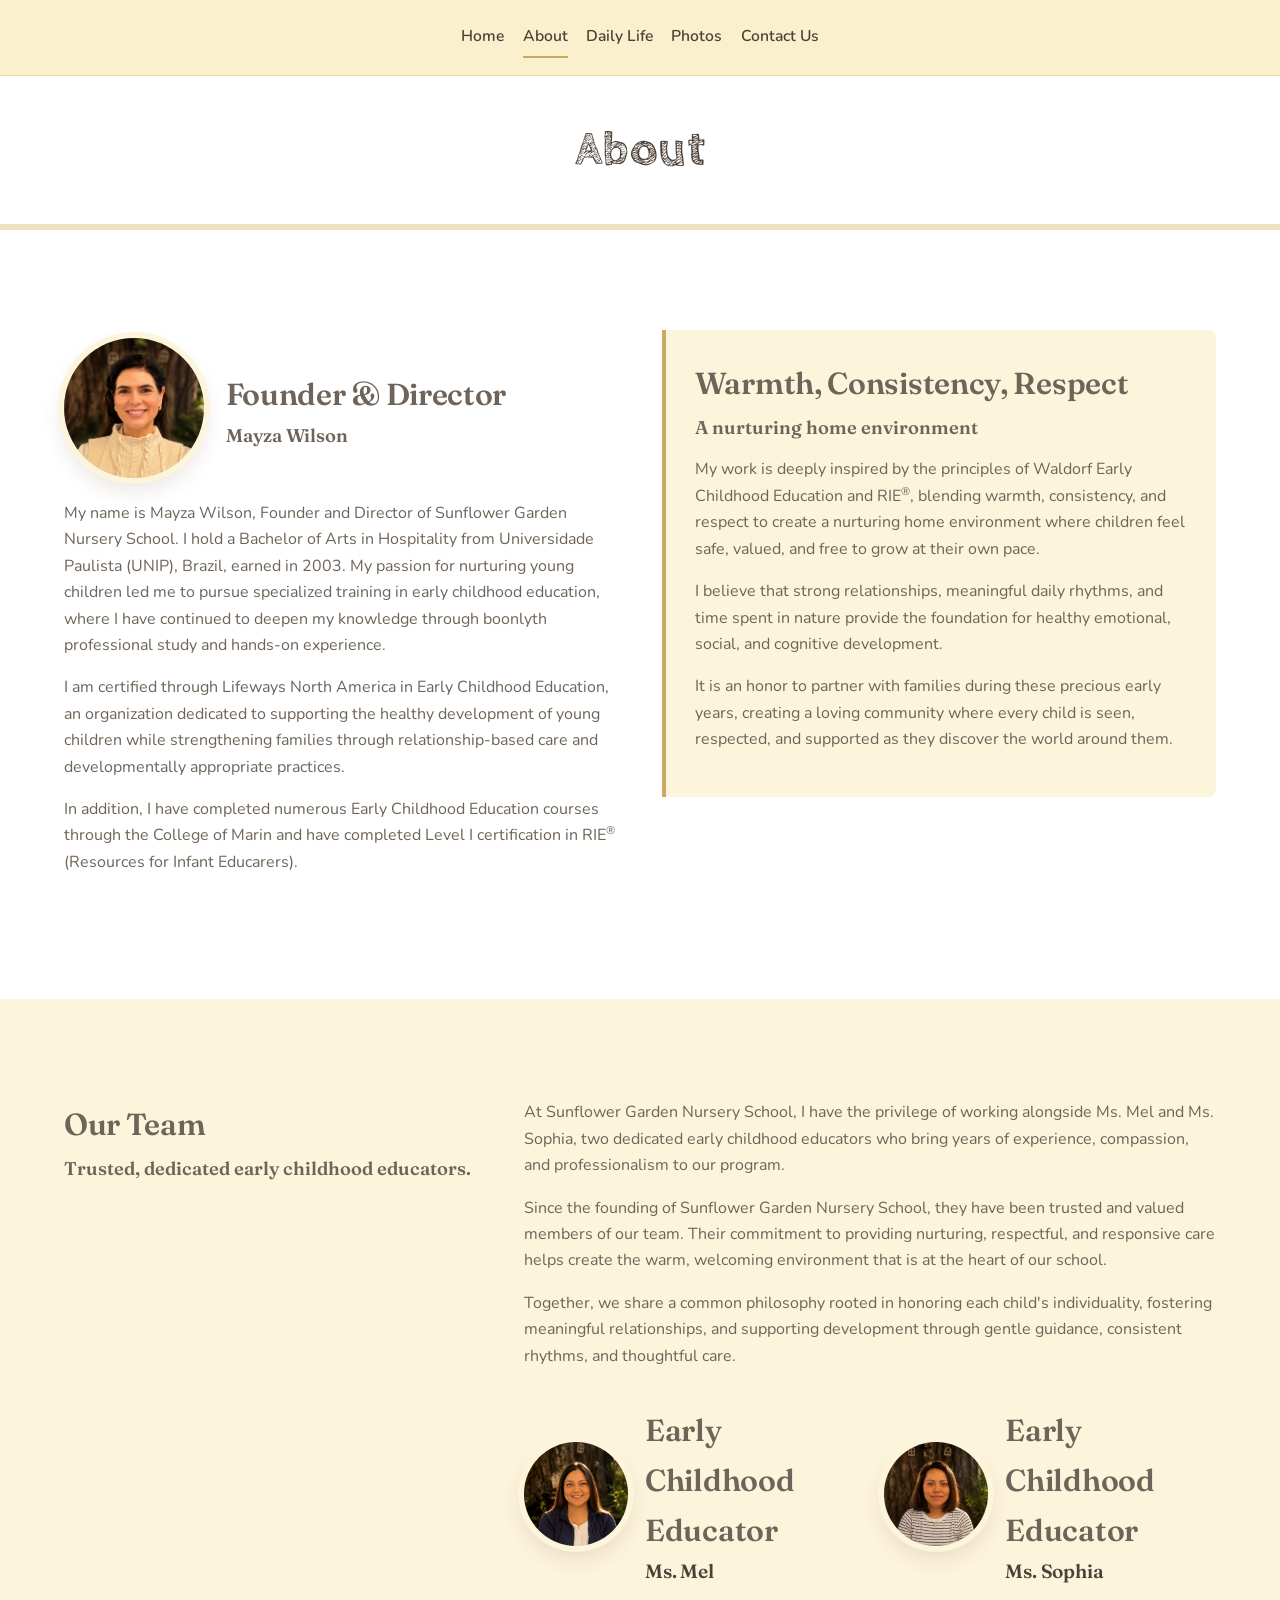
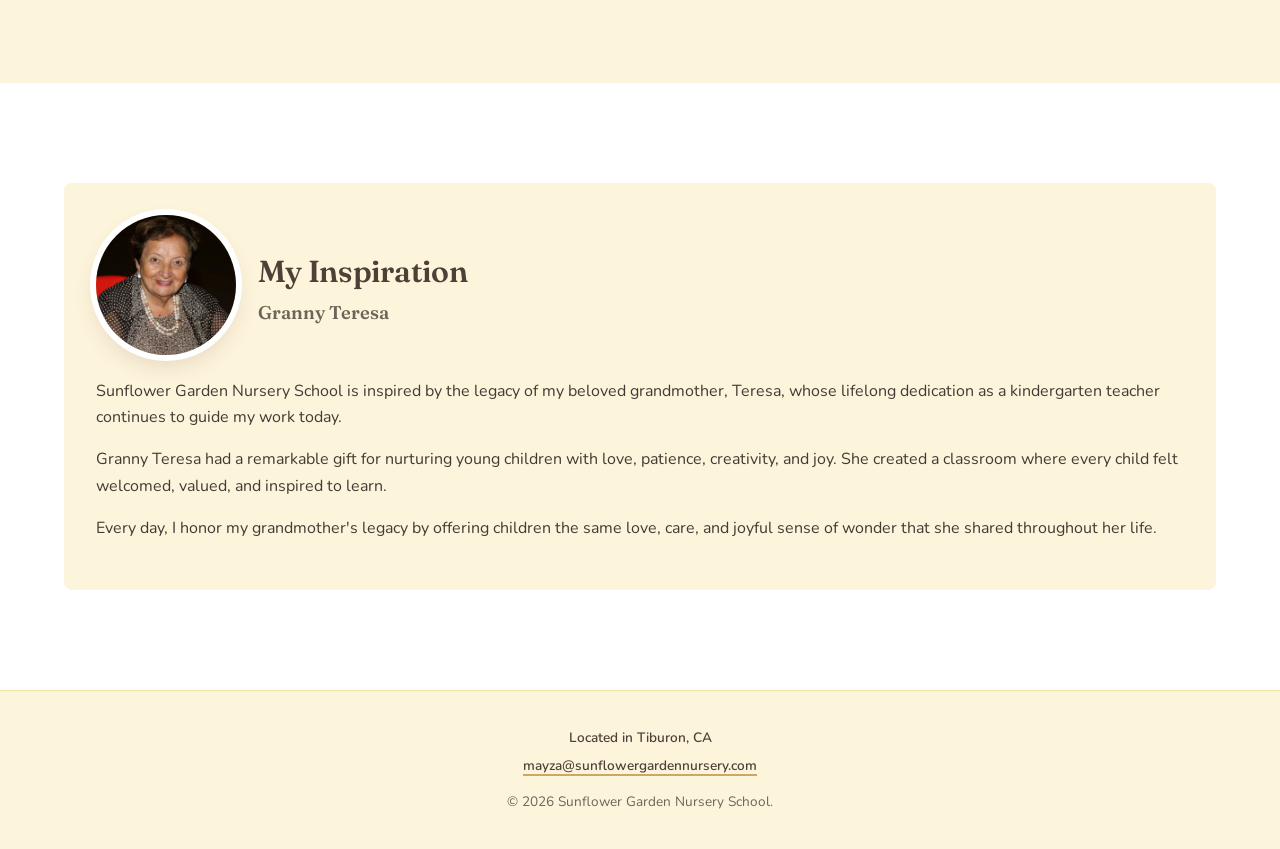
==== about.html @ 1d412196 "Add team portraits and facility photos, expand gallery from old site - Add Ms. Mel and Ms. Sophia po" ====
<!doctype html>
<html lang="en">
  <head>
    <meta charset="utf-8">
    <meta name="viewport" content="width=device-width, initial-scale=1">
    <title>About | Sunflower Garden Nursery School</title>
    <meta
      name="description"
      content="Meet Mayza Wilson and the caring team behind Sunflower Garden Nursery School."
    >
    <link rel="icon" href="assets/sunflower-logo-refined.png">
    <link rel="stylesheet" href="styles.css">
  </head>
  <body>
    <a class="skip-link" href="#main">Skip to content</a>

    <header class="site-header">
      <button class="nav-toggle" type="button" aria-expanded="false" aria-controls="site-nav">
        <span class="sr-only">Open menu</span>
        <span class="nav-toggle-line"></span>
        <span class="nav-toggle-line"></span>
        <span class="nav-toggle-line"></span>
      </button>
      <nav class="site-nav" id="site-nav" aria-label="Primary navigation">
        <a href="index.html">Home</a>
        <a href="about.html" aria-current="page">About</a>
        <a href="daily-life.html">Daily Life</a>
        <a href="photos.html">Photos</a>
        <a href="contact.html">Contact Us</a>
      </nav>
    </header>

    <main id="main">
      <section class="page-hero pastel-peach">
        <div class="page-hero-inner">
          <h1>About</h1>
        </div>
      </section>

      <section class="section pastel-paper">
        <div class="section-shell">
          <div class="story-grid">
          <article class="story-block">
            <div class="founder-head">
              <img
                src="assets/mayza.png"
                alt="Mayza Wilson, Founder and Director of Sunflower Garden Nursery School"
                class="founder-portrait"
                width="600"
                height="600"
              >
              <div>
                <p class="section-label">Founder &amp; Director</p>
                <h2>Mayza Wilson</h2>
              </div>
            </div>
            <p>
              My name is Mayza Wilson, Founder and Director of Sunflower Garden Nursery School.
              I hold a Bachelor of Arts in Hospitality from Universidade Paulista (UNIP), Brazil,
              earned in 2003. My passion for nurturing young children led me to pursue specialized
              training in early childhood education, where I have continued to deepen my knowledge
              through boonlyth professional study and hands-on experience.
            </p>
            <p>
              I am certified through Lifeways North America in Early Childhood Education, an
              organization dedicated to supporting the healthy development of young children while
              strengthening families through relationship-based care and developmentally appropriate
              practices.
            </p>
            <p>
              In addition, I have completed numerous Early Childhood Education courses through the
              College of Marin and have completed Level I certification in RIE<sup>&reg;</sup>
              (Resources for Infant Educarers).
            </p>
          </article>

          <article class="story-block story-accent">
            <p class="section-label">Warmth, Consistency, Respect</p>
            <h2>A nurturing home environment</h2>
            <p>
              My work is deeply inspired by the principles of Waldorf Early Childhood Education and
              RIE<sup>&reg;</sup>, blending warmth, consistency, and respect to create a nurturing
              home environment where children feel safe, valued, and free to grow at their own pace.
            </p>
            <p>
              I believe that strong relationships, meaningful daily rhythms, and time spent in nature
              provide the foundation for healthy emotional, social, and cognitive development.
            </p>
            <p>
              It is an honor to partner with families during these precious early years, creating a
              loving community where every child is seen, respected, and supported as they discover
              the world around them.
            </p>
          </article>
          </div>
        </div>
      </section>

      <section class="section pastel-garden">
        <div class="section-shell split-copy">
          <div>
            <p class="section-label">Our Team</p>
            <h2>Trusted, dedicated early childhood educators.</h2>
          </div>
          <div>
            <p>
              At Sunflower Garden Nursery School, I have the privilege of working alongside Ms. Mel
              and Ms. Sophia, two dedicated early childhood educators who bring years of experience,
              compassion, and professionalism to our program.
            </p>
            <p>
              Since the founding of Sunflower Garden Nursery School, they have been trusted and valued
              members of our team. Their commitment to providing nurturing, respectful, and responsive
              care helps create the warm, welcoming environment that is at the heart of our school.
            </p>
            <p>
              Together, we share a common philosophy rooted in honoring each child's individuality,
              fostering meaningful relationships, and supporting development through gentle guidance,
              consistent rhythms, and thoughtful care.
            </p>
            <div class="team-members">
              <figure class="team-member">
                <img
                  src="assets/mel.png"
                  alt="Ms. Mel, early childhood educator at Sunflower Garden Nursery School"
                  class="founder-portrait"
                  width="600"
                  height="600"
                >
                <figcaption>
                  <p class="section-label">Early Childhood Educator</p>
                  <h3>Ms. Mel</h3>
                </figcaption>
              </figure>
              <figure class="team-member">
                <img
                  src="assets/sophia.png"
                  alt="Ms. Sophia, early childhood educator at Sunflower Garden Nursery School"
                  class="founder-portrait"
                  width="600"
                  height="600"
                >
                <figcaption>
                  <p class="section-label">Early Childhood Educator</p>
                  <h3>Ms. Sophia</h3>
                </figcaption>
              </figure>
            </div>
          </div>
        </div>
      </section>

      <section class="section pastel-rose">
        <div class="section-shell legacy-band">
          <div class="founder-head">
            <img
              src="assets/teresa.jpg"
              alt="Teresa, the founder's grandmother and lifelong kindergarten teacher"
              class="founder-portrait"
              width="600"
              height="600"
            >
            <div>
              <p class="section-label">My Inspiration</p>
              <h2>Granny Teresa</h2>
            </div>
          </div>
          <div>
            <p>
              Sunflower Garden Nursery School is inspired by the legacy of my beloved grandmother,
              Teresa, whose lifelong dedication as a kindergarten teacher continues to guide my work
              today.
            </p>
            <p>
              Granny Teresa had a remarkable gift for nurturing young children with love, patience,
              creativity, and joy. She created a classroom where every child felt welcomed, valued,
              and inspired to learn.
            </p>
            <p>
              Every day, I honor my grandmother's legacy by offering children the same love, care,
              and joyful sense of wonder that she shared throughout her life.
            </p>
          </div>
        </div>
      </section>

    </main>

    <footer class="site-footer">
      <p class="footer-contact">Located in Tiburon, CA</p>
      <p class="footer-contact">
        <a href="mailto:mayza@sunflowergardennursery.com">mayza@sunflowergardennursery.com</a>
      </p>
      <p>&copy; <span data-year></span> Sunflower Garden Nursery School.</p>
    </footer>

    <script src="script.js"></script>
  </body>
</html>
---- styles.css ----
@import url("https://fonts.googleapis.com/css2?family=Cabin+Sketch:wght@400;700&family=Fraunces:opsz,wght@9..144,500;9..144,600;9..144,700&family=Nunito:wght@400;500;600;700;800&display=swap");

:root {
  --cream: #ffffff;
  --paper: #ffffff;
  --panel-yellow: #fdf4dc;
  --header-yellow: #fbf0cd;
  --header-line: #efdfa9;
  --butter: #e8d9a8;
  --butter-light: #f5eed7;
  --peach: #ddbfa3;
  --peach-light: #f5ebe0;
  --rose: #d9c2b8;
  --rose-light: #ffe7db;
  --sage: #d9b65f;
  --sage-light: #fff0d6;
  --sky: #f3c995;
  --sky-light: #fff0d6;
  --line: #e3dcd0;
  --olive: #8f6a4c;
  --olive-dark: #4d4137;
  --leaf-muted: #b89574;
  --terracotta: #9c6a4a;
  --sun: #cda860;
  --ink: #423b34;
  --muted: #6e6459;
  --shadow: 0 10px 24px rgba(101, 65, 38, 0.08);
  --max: 1160px;
}

* {
  box-sizing: border-box;
}

html {
  scroll-behavior: smooth;
}

body {
  margin: 0;
  background: var(--cream);
  color: var(--ink);
  font-family: "Nunito", "Trebuchet MS", Arial, sans-serif;
  font-size: 16px;
  line-height: 1.65;
}

body.nav-open {
  overflow: hidden;
}

img {
  display: block;
  max-width: 100%;
}

a {
  color: inherit;
}

p {
  margin: 0 0 1rem;
}

h1,
h2,
h3 {
  margin: 0;
  color: var(--olive-dark);
  font-family: inherit;
  font-weight: 800;
  line-height: 1.2;
  letter-spacing: -0.01em;
}

h1 {
  max-width: 860px;
  margin-inline: auto;
  font-size: 3.05rem;
}

h2,
h3 {
  font-family: "Fraunces", Georgia, "Times New Roman", serif;
  font-optical-sizing: auto;
  font-weight: 600;
}

h2 {
  font-size: 2.1rem;
}

h3 {
  font-size: 1.35rem;
}

sup {
  font-size: 0.7em;
}

.skip-link,
.sr-only {
  position: absolute;
  width: 1px;
  height: 1px;
  padding: 0;
  overflow: hidden;
  clip: rect(0, 0, 0, 0);
  white-space: nowrap;
  border: 0;
}

.skip-link:focus {
  z-index: 20;
  width: auto;
  height: auto;
  left: 1rem;
  top: 1rem;
  clip: auto;
  padding: 0.7rem 1rem;
  background: var(--olive-dark);
  color: white;
}

.site-header {
  position: sticky;
  top: 0;
  z-index: 10;
  display: flex;
  align-items: center;
  justify-content: center;
  min-height: 76px;
  padding: 0.7rem 4vw;
  background: var(--header-yellow);
  border-bottom: 1px solid var(--header-line);
}

.site-nav {
  display: flex;
  align-items: center;
  gap: 1.15rem;
  color: var(--olive-dark);
  font-size: 0.98rem;
  font-weight: 600;
}

.site-nav a {
  display: inline-flex;
  align-items: center;
  min-height: 40px;
  text-decoration: none;
  border-bottom: 2px solid transparent;
}

.site-nav a:hover,
.site-nav a:focus-visible,
.site-nav a[aria-current="page"] {
  border-color: var(--sun);
}

.nav-toggle {
  display: none;
  position: absolute;
  right: 4vw;
  top: 50%;
  transform: translateY(-50%);
  width: 44px;
  height: 44px;
  border: 1px solid var(--line);
  border-radius: 8px;
  background: var(--paper);
  color: var(--olive-dark);
  cursor: pointer;
}

.nav-toggle-line {
  display: block;
  width: 20px;
  height: 2px;
  margin: 4px auto;
  background: currentColor;
}

.home-hero,
.page-hero {
  position: relative;
  display: grid;
  align-items: center;
  overflow: hidden;
}

.home-hero {
  min-height: 0;
  padding: 3.25rem 5vw 4rem;
  background: #ffffff;
}

.home-hero::before,
.page-hero::before {
  display: none;
}

.page-hero::after {
  content: "";
  position: absolute;
  left: 0;
  right: 0;
  bottom: 0;
  height: 6px;
  background: var(--butter);
  opacity: 0.72;
}

.home-hero-inner,
.page-hero-inner {
  position: relative;
  z-index: 1;
  width: min(100%, var(--max));
  margin: 0 auto;
  text-align: center;
}

.page-hero {
  min-height: 0;
  padding: 3rem 5vw 3.25rem;
  background: #ffffff;
}

.page-hero.pastel-garden,
.page-hero.pastel-sky,
.page-hero.pastel-peach,
.page-hero.pastel-yellow,
.page-hero.pastel-rose,
.page-hero.pastel-paper {
  background: #ffffff;
}

/* Cabin Sketch is reserved for the headline directly beneath the logo. */
.home-hero h1,
.page-hero h1 {
  font-family: "Cabin Sketch", "Segoe Print", "Comic Sans MS", cursive;
  font-weight: 700;
  line-height: 1.1;
  letter-spacing: 0.01em;
}

.hero-logo {
  width: 340px;
  height: 340px;
  margin: 0 auto 1.25rem;
  object-fit: contain;
}

.inset-photo {
  width: 100%;
  aspect-ratio: 4 / 3;
  margin-top: 1.5rem;
  border-radius: 8px;
  object-fit: cover;
  box-shadow: var(--shadow);
}

.section-label {
  margin: 0 0 0.5rem;
  color: var(--olive-dark);
  font-family: "Fraunces", Georgia, "Times New Roman", serif;
  font-optical-sizing: auto;
  font-size: 1.9rem;
  font-weight: 600;
  letter-spacing: -0.01em;
}

/* The sentence that follows a section-label reads as its subheading, so it
   should be visually quieter than the label itself. */
.section-label + h2 {
  color: var(--muted);
  font-size: 1.15rem;
  font-weight: 600;
  letter-spacing: normal;
}

.label-icon {
  display: flex;
  align-items: flex-start;
  gap: 1rem;
}

.label-icon .feature-icon {
  flex: none;
  margin-top: 0.2rem;
}

.hero-copy {
  max-width: 720px;
  margin: 1.1rem auto 0;
  color: var(--muted);
  font-size: 1.17rem;
}

/* Page headline + subtext relocated out of the hero, above the first block. */
.lead-copy {
  max-width: 720px;
  margin: 1.1rem auto 0;
  color: var(--muted);
  font-size: 1.12rem;
}

.center-heading .lead-copy {
  margin-bottom: 0;
}

.section {
  padding: 6.25rem 5vw;
}

.section-shell {
  width: min(100%, var(--max));
  margin: 0 auto;
}

.section-heading {
  max-width: 760px;
  margin-bottom: 2.75rem;
}

.center-heading {
  max-width: 760px;
  margin: 0 auto 3.5rem;
  text-align: center;
}

.center-heading h2 {
  margin-bottom: 0;
}

.pastel-paper,
.pastel-rose {
  background: #ffffff;
}

.pastel-garden,
.pastel-sky,
.pastel-peach,
.pastel-yellow {
  background: var(--panel-yellow);
}

.intro-grid,
.story-grid,
.split-copy,
.rhythm-wrap,
.enrollment-grid,
.contact-grid {
  display: grid;
  gap: 2.75rem;
  align-items: start;
}

.intro-grid {
  grid-template-columns: minmax(0, 1.35fr) minmax(280px, 0.75fr);
}

.story-grid,
.enrollment-grid,
.contact-grid {
  grid-template-columns: 1fr 1fr;
}

.split-copy,
.rhythm-wrap {
  grid-template-columns: minmax(240px, 0.75fr) minmax(0, 1.25fr);
}

.intro-grid h2,
.story-block h2,
.split-copy h2,
.rhythm-intro h2,
.program-card h2 {
  margin-bottom: 1.1rem;
}

.intro-grid p,
.story-block p,
.split-copy p,
.wide-copy,
.wide-copy p,
.program-card p,
.feature-card p,
.rhythm-intro p {
  color: var(--muted);
}

.quiet-panel,
.program-card,
.feature-card {
  border: 1px solid var(--line);
  border-radius: 8px;
  background: var(--paper);
  box-shadow: none;
}

.quiet-panel {
  border-color: var(--header-line);
  background: var(--panel-yellow);
}

.quiet-panel,
.program-card {
  padding: 1.9rem;
}

.quiet-panel h3 {
  margin-bottom: 0.9rem;
}

.check-list {
  display: grid;
  gap: 0.75rem;
  margin: 0;
  padding: 0;
  list-style: none;
}

.check-list li {
  position: relative;
  padding-left: 1.4rem;
  color: var(--muted);
}

.check-list li::before {
  content: "";
  position: absolute;
  left: 0;
  top: 0.6rem;
  width: 8px;
  height: 8px;
  border-radius: 50%;
  background: var(--sun);
  box-shadow: 0 0 0 4px rgba(205, 168, 96, 0.14);
}

.feature-grid {
  display: grid;
  grid-template-columns: repeat(4, 1fr);
  gap: 1.5rem;
}

.feature-grid.three {
  grid-template-columns: repeat(3, 1fr);
}

.feature-card {
  display: block;
  min-height: 250px;
  padding: 1.7rem;
  text-decoration: none;
}

.feature-card h3 {
  margin: 1.1rem 0 0.75rem;
}

.feature-card p {
  margin: 0;
  font-size: 0.97rem;
}

.feature-icon {
  position: relative;
  display: block;
  width: 54px;
  height: 54px;
}

.sun-icon {
  border-radius: 50%;
  background: var(--butter);
  box-shadow: inset 0 0 0 11px var(--sun);
}

.sun-icon::after {
  content: "";
  position: absolute;
  inset: 19px;
  border-radius: 50%;
  background: #8b6041;
}

.leaf-icon {
  border-radius: 50% 0 50% 0;
  background: var(--leaf-muted);
  transform: rotate(-18deg);
}

.garden-icon::before,
.garden-icon::after {
  content: "";
  position: absolute;
  bottom: 3px;
  width: 18px;
  height: 42px;
  border-radius: 50% 50% 0 0;
  background: var(--rose);
}

.garden-icon::before {
  left: 8px;
  transform: rotate(-18deg);
}

.garden-icon::after {
  right: 8px;
  background: var(--butter);
  transform: rotate(16deg);
}

.circle-icon {
  border: 4px solid var(--peach);
  border-radius: 50%;
}

.circle-icon::before,
.circle-icon::after {
  content: "";
  position: absolute;
  width: 12px;
  height: 12px;
  border-radius: 50%;
  background: var(--terracotta);
}

.circle-icon::before {
  left: 3px;
  top: 7px;
}

.circle-icon::after {
  right: 5px;
  bottom: 8px;
  background: var(--sun);
}

.story-block {
  padding-block: 0.5rem;
}

.founder-head {
  display: flex;
  align-items: center;
  gap: 1.35rem;
  margin-bottom: 1.4rem;
}

.founder-head .section-label {
  margin-bottom: 0.35rem;
}

.founder-head h2 {
  margin-bottom: 0;
}

.founder-portrait {
  flex: none;
  width: 140px;
  height: 140px;
  border-radius: 50%;
  object-fit: cover;
  box-shadow: 0 0 0 6px var(--panel-yellow), 0 10px 22px rgba(101, 65, 38, 0.16);
}

/* Inside a yellow panel the ring would vanish, so ring in white instead. */
.legacy-band .founder-portrait {
  box-shadow: 0 0 0 6px #ffffff, 0 10px 22px rgba(101, 65, 38, 0.16);
}

.team-members {
  display: grid;
  grid-template-columns: 1fr 1fr;
  gap: 1.75rem;
  margin-top: 2.25rem;
}

.team-member {
  display: flex;
  align-items: center;
  gap: 1.1rem;
  margin: 0;
}

.team-member .founder-portrait {
  width: 104px;
  height: 104px;
}

.team-member .section-label {
  margin-bottom: 0.3rem;
}

.team-member h3 {
  margin: 0;
  font-size: 1.2rem;
}

.facility-grid {
  display: grid;
  grid-template-columns: 1fr 1fr;
  gap: 1.5rem;
}

.facility-grid img {
  width: 100%;
  aspect-ratio: 3 / 2;
  object-fit: cover;
  border: 1px solid var(--line);
  border-radius: 8px;
}

.care-list {
  display: grid;
  grid-template-columns: repeat(5, 1fr);
  gap: 1px;
  overflow: hidden;
  border: 1px solid var(--line);
  border-radius: 8px;
  background: var(--line);
}

.care-list article {
  min-height: 245px;
  padding: 1.8rem;
  background: var(--paper);
}

.care-list h3 {
  margin-bottom: 0.75rem;
  font-size: 1.18rem;
}

.care-list p {
  margin: 0;
  color: var(--muted);
  font-size: 0.96rem;
  line-height: 1.58;
}

.pillar-stack {
  display: grid;
  gap: 1.15rem;
}

.pillar-row {
  display: grid;
  grid-template-columns: minmax(260px, 0.78fr) minmax(0, 1.22fr);
  overflow: hidden;
  border: 1px solid var(--line);
  border-radius: 8px;
  background: #ffffff;
  box-shadow: 0 10px 30px rgba(78, 62, 38, 0.06);
}

.pillar-row.is-flipped {
  grid-template-columns: minmax(0, 1.22fr) minmax(260px, 0.78fr);
}

.pillar-row.is-flipped .pillar-art {
  order: 2;
}

.pillar-art {
  display: grid;
  place-items: center;
  min-height: 250px;
  padding: 1.5rem;
}

.pillar-art img {
  width: min(210px, 70%);
  border-radius: 8px;
  box-shadow: var(--shadow);
}

.pillar-copy {
  display: grid;
  align-content: center;
  padding: 2.15rem;
}

.pillar-copy h3 {
  max-width: 620px;
  margin-bottom: 0.85rem;
  font-size: 1.65rem;
}

.pillar-copy p {
  max-width: 680px;
  color: var(--muted);
}

.pillar-copy a {
  justify-self: start;
  min-height: 36px;
  color: var(--olive-dark);
  font-weight: 700;
  text-decoration-color: var(--sun);
  text-decoration-thickness: 2px;
  text-underline-offset: 5px;
}

.story-accent {
  padding: 1.8rem;
  border-left: 4px solid var(--sun);
  border-radius: 0 8px 8px 0;
  background: var(--panel-yellow);
}

.legacy-band {
  padding: 2rem;
  border-radius: 8px;
  background: var(--panel-yellow);
}

.wide-copy {
  max-width: 870px;
  font-size: 1.04rem;
}

.activity-list {
  display: flex;
  flex-wrap: wrap;
  gap: 0.9rem;
  margin: 2.75rem 0 2rem;
}

.activity-list span {
  display: inline-flex;
  align-items: center;
  gap: 0.55rem;
  min-height: 40px;
  padding: 0.55rem 0.85rem;
  border: 1px solid var(--line);
  border-radius: 8px;
  background: var(--panel-yellow);
  color: var(--olive-dark);
}

.activity-list span::before {
  content: "";
  flex: none;
  width: 8px;
  height: 8px;
  border-radius: 50%;
  background: var(--sun);
}

.photo-grid {
  display: grid;
  grid-template-columns: repeat(3, 1fr);
  gap: 1.5rem;
  margin-bottom: 2rem;
}

.photo-tile {
  display: flex;
  align-items: center;
  justify-content: center;
  aspect-ratio: 4 / 3;
  overflow: hidden;
  padding: 0;
  border: 1px solid var(--line);
  border-radius: 8px;
  background: var(--panel-yellow);
  color: var(--muted);
  font-size: 0.95rem;
  font-family: inherit;
  text-align: center;
  cursor: pointer;
}

.photo-tile:hover img,
.photo-tile:focus-visible img {
  transform: scale(1.04);
}

.photo-tile:focus-visible {
  outline: 3px solid var(--sun);
  outline-offset: 2px;
}

.photo-tile img {
  width: 100%;
  height: 100%;
  object-fit: cover;
  transition: transform 200ms ease;
}

.lightbox {
  position: fixed;
  inset: 0;
  z-index: 100;
  display: flex;
  align-items: center;
  justify-content: center;
  padding: 4vw;
  background: rgba(28, 22, 16, 0.9);
}

.lightbox[hidden] {
  display: none;
}

.lightbox-image {
  max-width: min(88vw, 1100px);
  max-height: 86vh;
  border-radius: 8px;
  box-shadow: 0 20px 50px rgba(0, 0, 0, 0.4);
}

.lightbox-close,
.lightbox-prev,
.lightbox-next {
  position: absolute;
  display: flex;
  align-items: center;
  justify-content: center;
  border: none;
  border-radius: 50%;
  background: rgba(255, 255, 255, 0.12);
  color: #ffffff;
  cursor: pointer;
  transition: background 150ms ease;
}

.lightbox-close:hover,
.lightbox-prev:hover,
.lightbox-next:hover,
.lightbox-close:focus-visible,
.lightbox-prev:focus-visible,
.lightbox-next:focus-visible {
  background: rgba(255, 255, 255, 0.24);
}

.lightbox-close {
  top: 1.25rem;
  right: 1.25rem;
  width: 44px;
  height: 44px;
  font-size: 1.6rem;
  line-height: 1;
}

.lightbox-prev,
.lightbox-next {
  top: 50%;
  width: 52px;
  height: 52px;
  font-size: 2rem;
  line-height: 1;
  transform: translateY(-50%);
}

.lightbox-prev {
  left: 1.25rem;
}

.lightbox-next {
  right: 1.25rem;
}

@media (max-width: 640px) {
  .lightbox-prev,
  .lightbox-next {
    width: 40px;
    height: 40px;
    font-size: 1.5rem;
  }

  .lightbox-close {
    width: 36px;
    height: 36px;
    font-size: 1.3rem;
  }
}

.rhythm-intro {
  position: sticky;
  top: 104px;
}

.table-scroll {
  overflow-x: auto;
  border: 1px solid var(--line);
  border-radius: 8px;
  background: var(--paper);
}

table {
  width: 100%;
  min-width: 650px;
  border-collapse: collapse;
}

th,
td {
  padding: 1rem 1.15rem;
  text-align: left;
  vertical-align: top;
  border-bottom: 1px solid var(--line);
}

th {
  background: var(--butter-light);
  color: var(--olive-dark);
  font-family: inherit;
  font-size: 1rem;
  font-weight: 800;
}

tr:last-child td {
  border-bottom: 0;
}

td:first-child {
  width: 210px;
  color: var(--olive-dark);
  font-weight: 700;
}

.hours-card {
  background: var(--paper);
}

.card-title {
  margin-bottom: 0.5rem;
  color: var(--olive-dark);
  font-family: "Fraunces", Georgia, "Times New Roman", serif;
  font-optical-sizing: auto;
  font-size: 2.1rem;
  font-weight: 600;
  line-height: 1.2;
}

.card-subtitle {
  margin: 0 0 1.1rem;
  color: var(--terracotta);
  font-size: 0.92rem;
  font-weight: 600;
}

.hours-line {
  color: var(--olive-dark);
  font-weight: 700;
}

dl {
  display: grid;
  gap: 0.8rem;
  margin: 1.15rem 0;
}

dl div {
  display: flex;
  justify-content: space-between;
  gap: 1rem;
  padding-bottom: 0.8rem;
  border-bottom: 1px solid var(--line);
}

dt {
  color: var(--muted);
}

dd {
  margin: 0;
  color: var(--olive-dark);
  font-weight: 700;
  text-align: right;
}

.site-footer {
  padding: 2.25rem 5vw;
  text-align: center;
  background: var(--panel-yellow);
  border-top: 1px solid var(--header-line);
  color: var(--muted);
}

.site-footer p {
  margin: 0;
  font-size: 0.85rem;
}

.footer-contact {
  color: var(--olive-dark);
  font-size: 0.95rem;
  font-weight: 600;
}

.footer-contact a {
  text-decoration-color: var(--sun);
  text-decoration-thickness: 2px;
  text-underline-offset: 4px;
}

.site-footer p + p {
  margin-top: 0.35rem;
}

.site-footer p:last-child {
  margin-top: 0.85rem;
}

@media (max-width: 980px) {
  h1 {
    font-size: 2.55rem;
  }

  h2 {
    font-size: 1.9rem;
  }

  .site-nav {
    position: fixed;
    inset: 76px 0 auto 0;
    display: grid;
    gap: 0;
    padding: 1rem 4vw 1.4rem;
    background: var(--header-yellow);
    border-bottom: 1px solid var(--header-line);
    box-shadow: 0 18px 28px rgba(70, 62, 55, 0.12);
    transform: translateY(-125%);
    transition: transform 200ms ease;
  }

  .site-nav.is-open {
    transform: translateY(0);
  }

  .site-nav a {
    min-height: 48px;
    border-bottom: 1px solid var(--header-line);
  }

  .nav-toggle {
    display: block;
  }

  .intro-grid,
  .story-grid,
  .split-copy,
  .rhythm-wrap,
  .enrollment-grid,
  .contact-grid {
    grid-template-columns: 1fr;
  }

  .feature-grid,
  .feature-grid.three {
    grid-template-columns: repeat(2, 1fr);
  }

  .photo-grid {
    grid-template-columns: repeat(2, 1fr);
  }

  .care-list {
    grid-template-columns: repeat(2, 1fr);
  }

  .pillar-row,
  .pillar-row.is-flipped {
    grid-template-columns: 1fr;
  }

  .pillar-row.is-flipped .pillar-art {
    order: 0;
  }

  .rhythm-intro {
    position: static;
  }
}

@media (max-width: 640px) {
  body {
    font-size: 15px;
  }

  h1 {
    font-size: 2.08rem;
  }

  h2 {
    font-size: 1.58rem;
  }

  .site-header {
    padding-inline: 1rem;
  }

  .brand span {
    max-width: 145px;
    line-height: 1.15;
  }

  .home-hero {
    min-height: auto;
    padding: 2rem 1.25rem 2.75rem;
  }

  .page-hero {
    min-height: auto;
    padding: 3.75rem 1.25rem 4.5rem;
  }

  .hero-logo {
    width: 250px;
    height: 250px;
  }

  .hero-copy {
    font-size: 1.02rem;
  }

  .section {
    padding: 4.75rem 1.25rem;
  }

  .feature-grid,
  .feature-grid.three {
    grid-template-columns: 1fr;
  }

  .photo-grid {
    grid-template-columns: 1fr;
  }

  .care-list {
    grid-template-columns: 1fr;
  }

  .care-list article {
    min-height: auto;
  }

  .team-members,
  .facility-grid {
    grid-template-columns: 1fr;
  }

  .feature-card {
    min-height: auto;
  }

  .pillar-art {
    min-height: 190px;
  }

  .pillar-copy {
    padding: 1.35rem;
  }

  .pillar-copy h3 {
    font-size: 1.35rem;
  }

  .founder-head {
    gap: 1rem;
  }

  .founder-portrait {
    width: 108px;
    height: 108px;
  }

  .story-accent,
  .legacy-band,
  .program-card,
  .quiet-panel {
    padding: 1.25rem;
  }

  .activity-list {
    display: grid;
    grid-template-columns: 1fr;
  }

  .site-footer {
    padding-inline: 1.25rem;
  }

  dl div {
    display: grid;
  }

  dd {
    text-align: left;
  }
}

@media (prefers-reduced-motion: reduce) {
  *,
  *::before,
  *::after {
    scroll-behavior: auto !important;
    transition-duration: 0.01ms !important;
    animation-duration: 0.01ms !important;
    animation-iteration-count: 1 !important;
  }
}
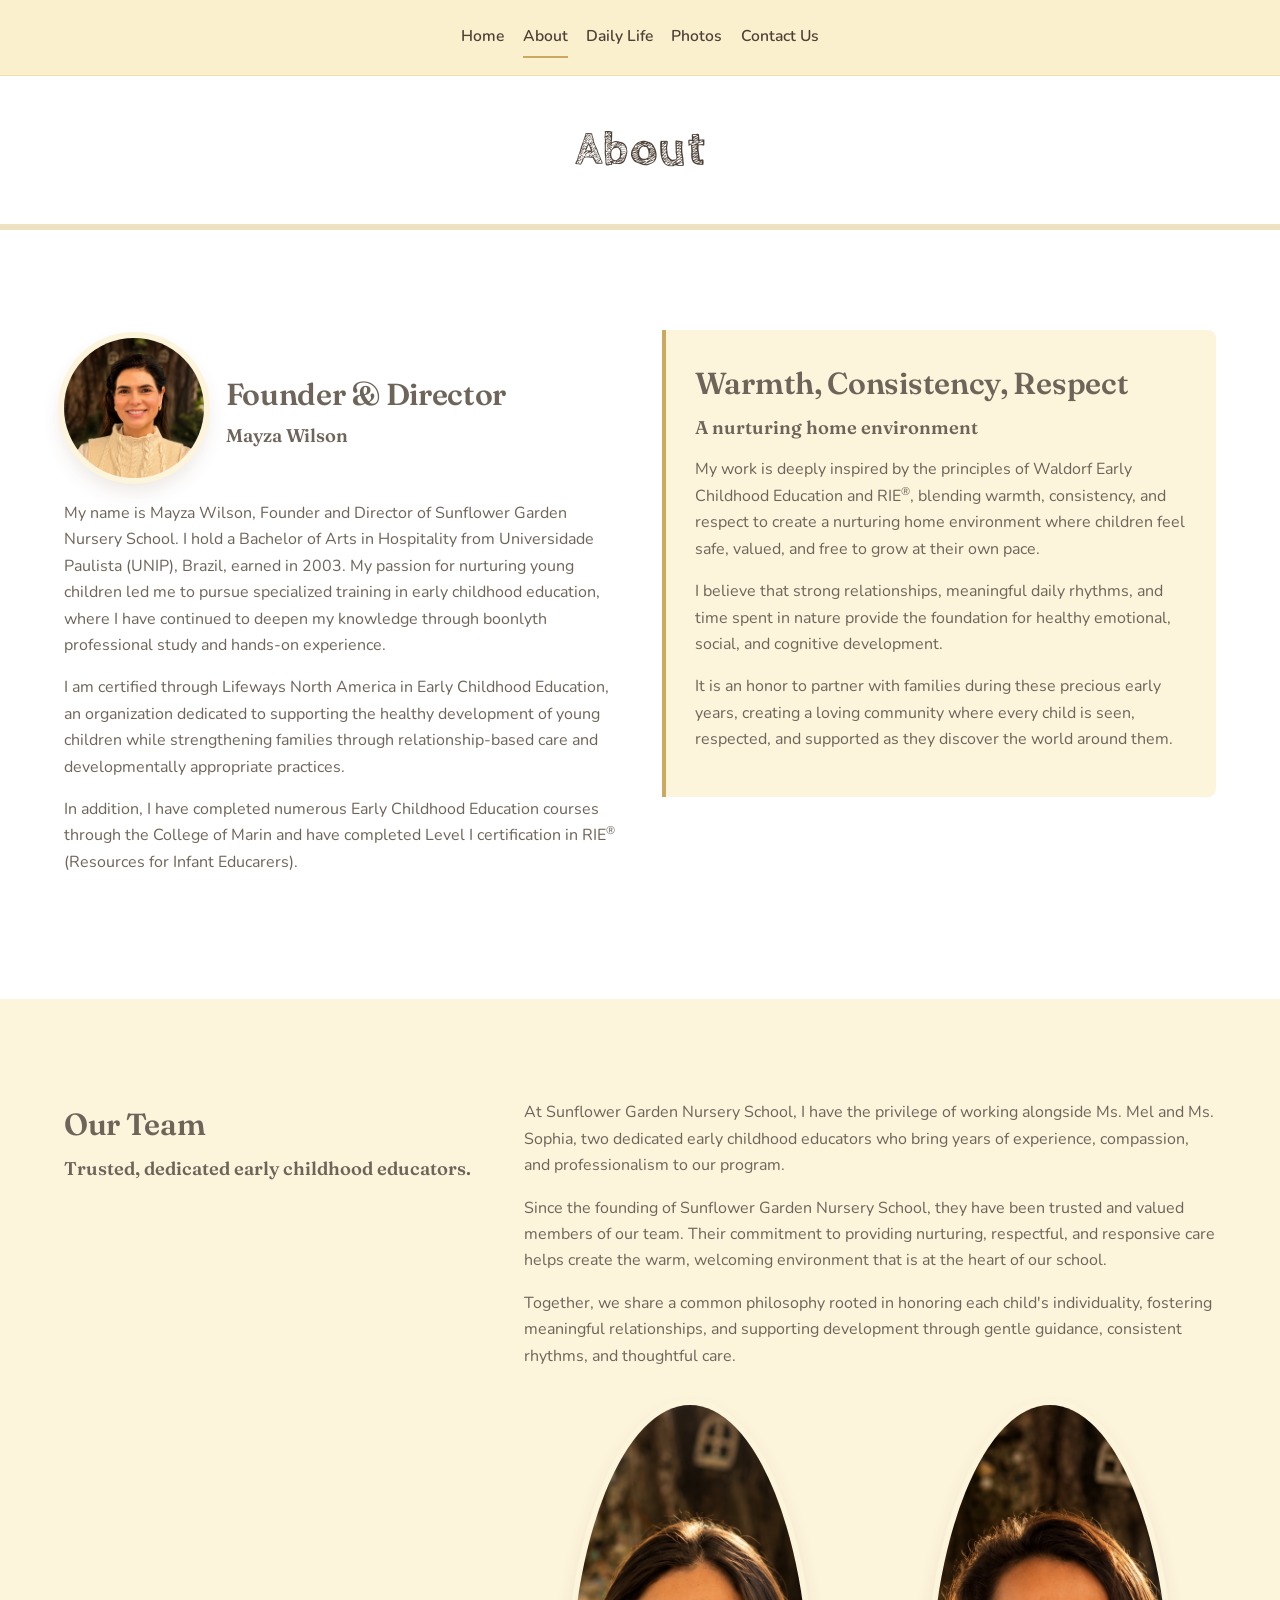
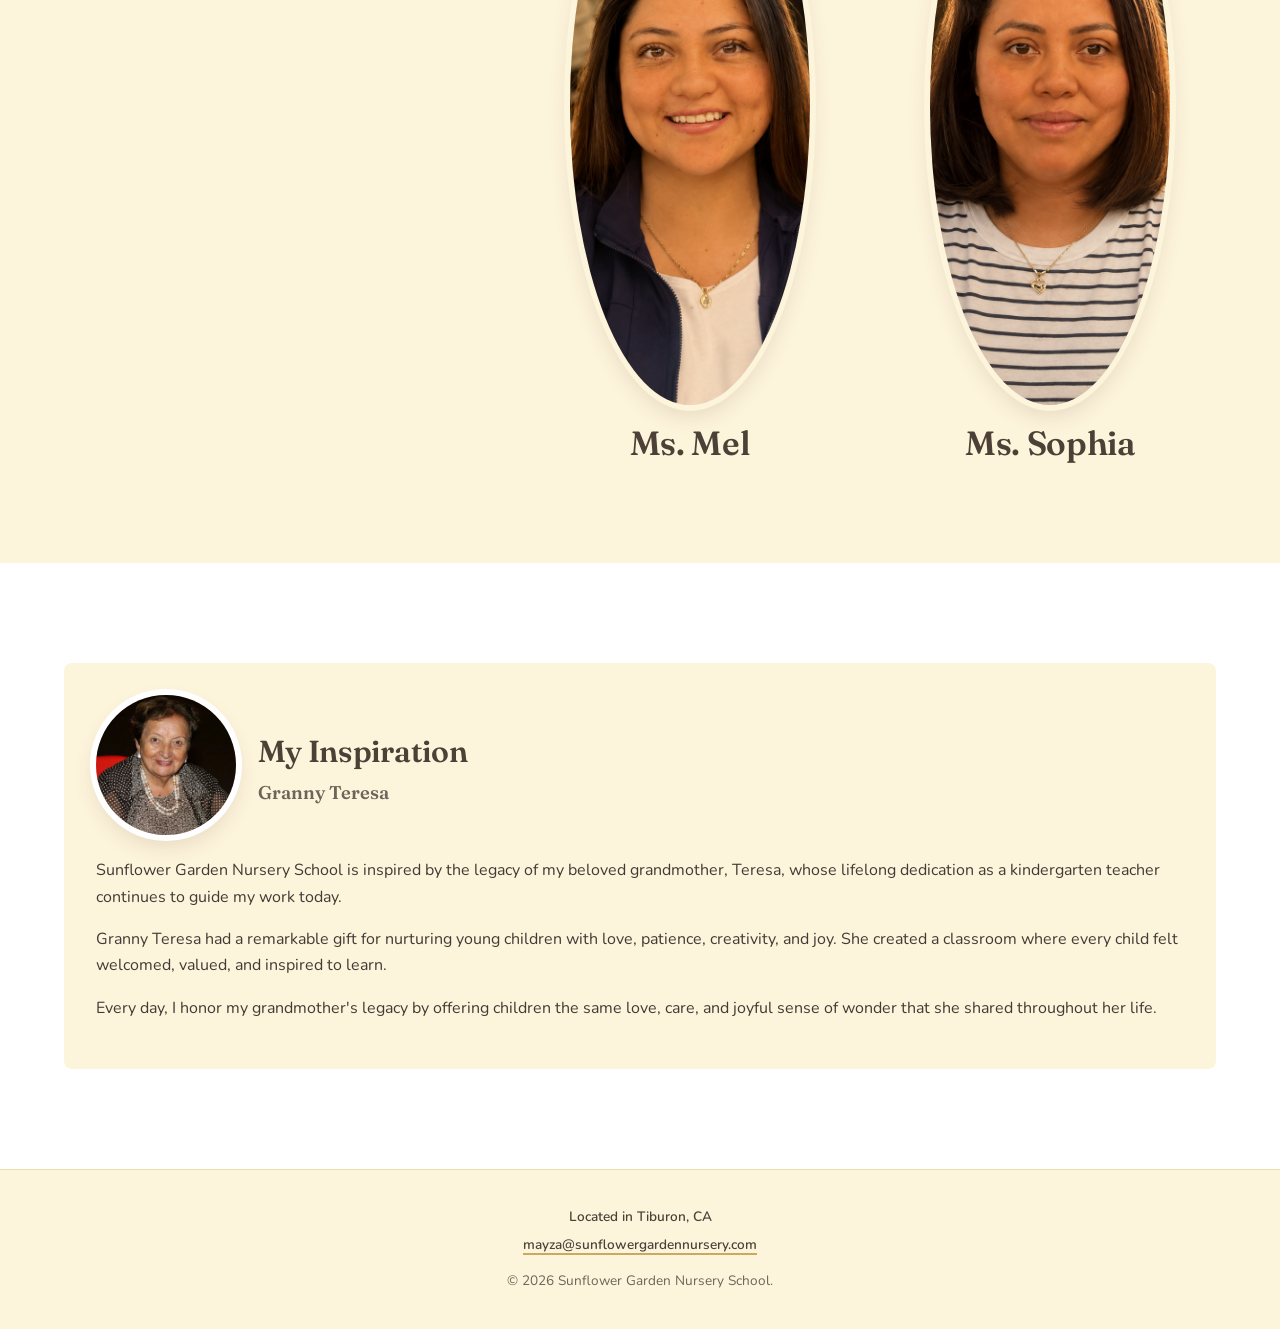
==== commit 32a0b6ca: "Square facility photos, move them above intro, refine team and contact - Crop facility photos to squ" ====
--- a/about.html
+++ b/about.html
@@ -123,26 +123,24 @@
                 <img
                   src="assets/mel.png"
                   alt="Ms. Mel, early childhood educator at Sunflower Garden Nursery School"
-                  class="founder-portrait"
+                  class="team-portrait"
                   width="600"
                   height="600"
                 >
                 <figcaption>
-                  <p class="section-label">Early Childhood Educator</p>
-                  <h3>Ms. Mel</h3>
+                  <h2>Ms. Mel</h2>
                 </figcaption>
               </figure>
               <figure class="team-member">
                 <img
                   src="assets/sophia.png"
                   alt="Ms. Sophia, early childhood educator at Sunflower Garden Nursery School"
-                  class="founder-portrait"
+                  class="team-portrait"
                   width="600"
                   height="600"
                 >
                 <figcaption>
-                  <p class="section-label">Early Childhood Educator</p>
-                  <h3>Ms. Sophia</h3>
+                  <h2>Ms. Sophia</h2>
                 </figcaption>
               </figure>
             </div>
--- a/styles.css
+++ b/styles.css
@@ -582,23 +582,28 @@
 
 .team-member {
   display: flex;
+  flex-direction: column;
   align-items: center;
+  text-align: center;
   gap: 1.1rem;
   margin: 0;
 }
 
-.team-member .founder-portrait {
-  width: 104px;
-  height: 104px;
-}
-
-.team-member .section-label {
-  margin-bottom: 0.3rem;
-}
-
-.team-member h3 {
+.team-portrait {
+  width: 100%;
+  max-width: 240px;
+  aspect-ratio: 1 / 1;
+  object-fit: cover;
+  border-radius: 50%;
+  box-shadow: 0 0 0 6px var(--panel-yellow), 0 10px 22px rgba(101, 65, 38, 0.16);
+}
+
+.team-member figcaption h2 {
   margin: 0;
-  font-size: 1.2rem;
+}
+
+.facility-band {
+  padding-top: 1.5rem;
 }
 
 .facility-grid {
@@ -609,10 +614,40 @@
 
 .facility-grid img {
   width: 100%;
-  aspect-ratio: 3 / 2;
+  aspect-ratio: 1 / 1;
   object-fit: cover;
   border: 1px solid var(--line);
   border-radius: 8px;
+}
+
+.contact-cta-label {
+  margin: 2rem 0 0.6rem;
+  font-weight: 700;
+  letter-spacing: 0.02em;
+  color: var(--olive-dark);
+}
+
+.contact-cta {
+  margin: 0;
+}
+
+.email-button {
+  display: inline-block;
+  padding: 0.9rem 1.85rem;
+  border-radius: 999px;
+  background: var(--olive-dark);
+  color: #ffffff;
+  font-size: 1.1rem;
+  font-weight: 700;
+  text-decoration: none;
+  box-shadow: var(--shadow);
+  transition: background 160ms ease, transform 160ms ease;
+}
+
+.email-button:hover,
+.email-button:focus-visible {
+  background: var(--olive);
+  transform: translateY(-1px);
 }
 
 .care-list {
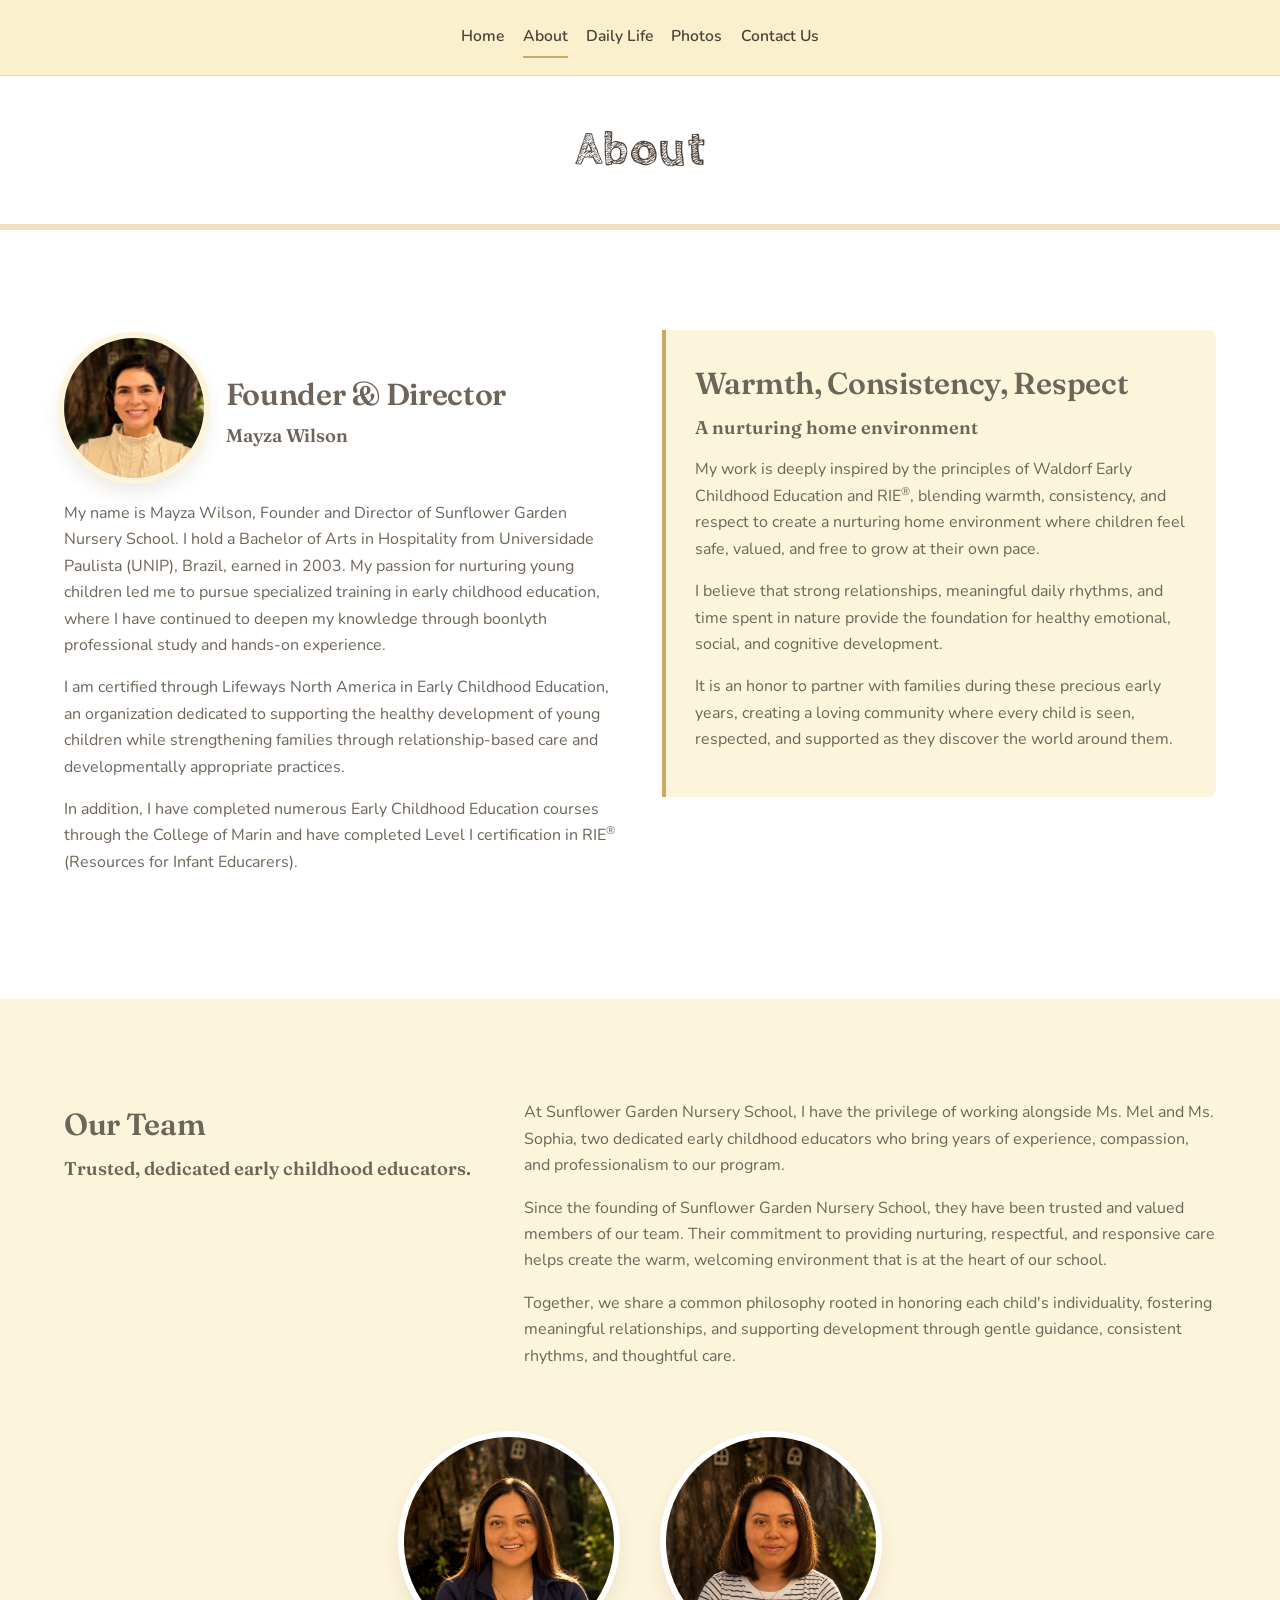
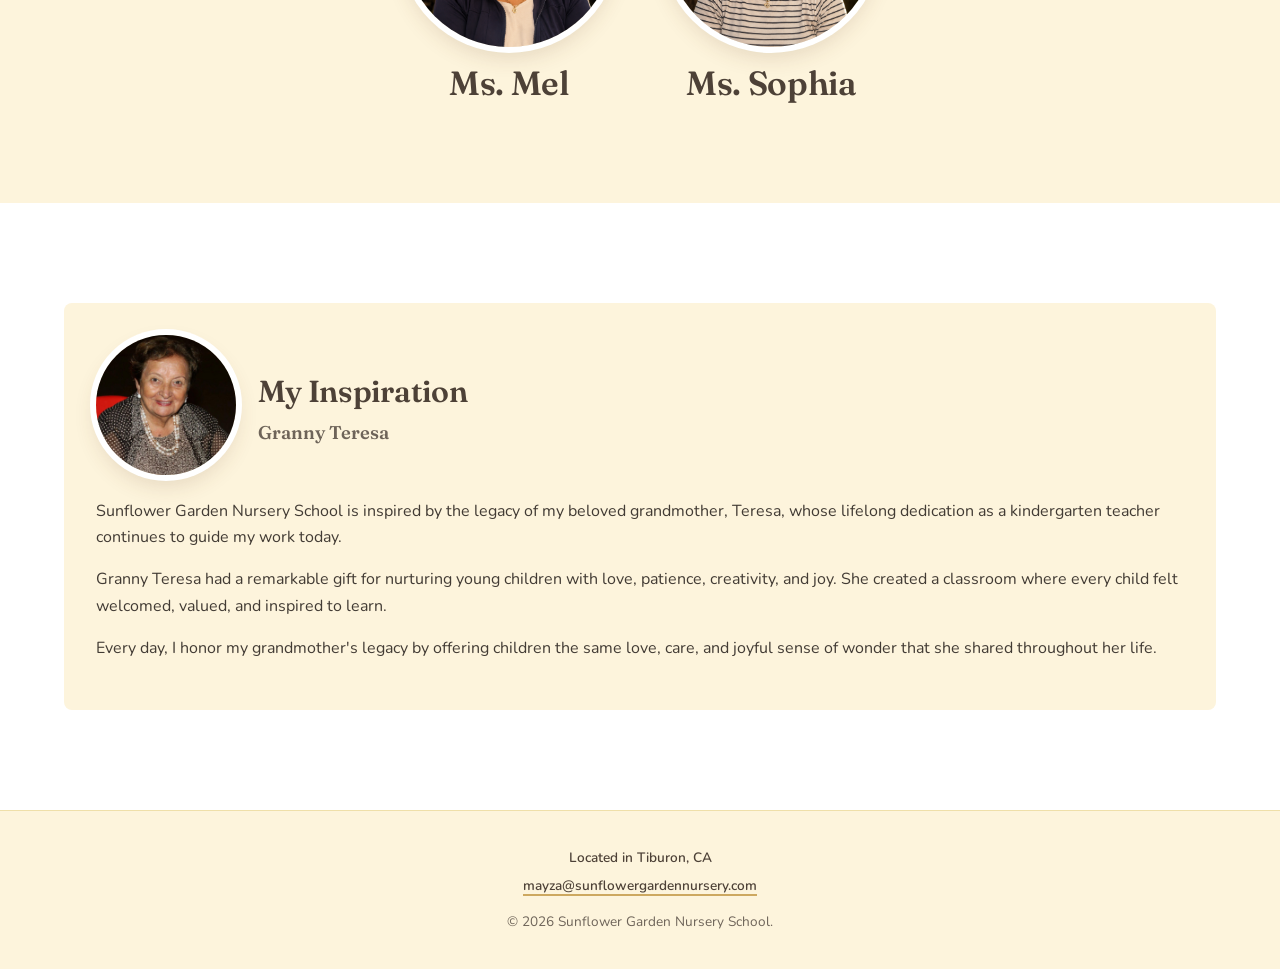
==== commit a347cf70: "Fix circle/square image framing, dark-mode mobile top, trim Contact - Team: render Ms. Mel and Ms. S" ====
--- a/about.html
+++ b/about.html
@@ -3,6 +3,7 @@
   <head>
     <meta charset="utf-8">
     <meta name="viewport" content="width=device-width, initial-scale=1">
+    <meta name="theme-color" content="#fbf0cd">
     <title>About | Sunflower Garden Nursery School</title>
     <meta
       name="description"
@@ -97,53 +98,55 @@
       </section>
 
       <section class="section pastel-garden">
-        <div class="section-shell split-copy">
-          <div>
-            <p class="section-label">Our Team</p>
-            <h2>Trusted, dedicated early childhood educators.</h2>
-          </div>
-          <div>
-            <p>
-              At Sunflower Garden Nursery School, I have the privilege of working alongside Ms. Mel
-              and Ms. Sophia, two dedicated early childhood educators who bring years of experience,
-              compassion, and professionalism to our program.
-            </p>
-            <p>
-              Since the founding of Sunflower Garden Nursery School, they have been trusted and valued
-              members of our team. Their commitment to providing nurturing, respectful, and responsive
-              care helps create the warm, welcoming environment that is at the heart of our school.
-            </p>
-            <p>
-              Together, we share a common philosophy rooted in honoring each child's individuality,
-              fostering meaningful relationships, and supporting development through gentle guidance,
-              consistent rhythms, and thoughtful care.
-            </p>
-            <div class="team-members">
-              <figure class="team-member">
-                <img
-                  src="assets/mel.png"
-                  alt="Ms. Mel, early childhood educator at Sunflower Garden Nursery School"
-                  class="team-portrait"
-                  width="600"
-                  height="600"
-                >
-                <figcaption>
-                  <h2>Ms. Mel</h2>
-                </figcaption>
-              </figure>
-              <figure class="team-member">
-                <img
-                  src="assets/sophia.png"
-                  alt="Ms. Sophia, early childhood educator at Sunflower Garden Nursery School"
-                  class="team-portrait"
-                  width="600"
-                  height="600"
-                >
-                <figcaption>
-                  <h2>Ms. Sophia</h2>
-                </figcaption>
-              </figure>
-            </div>
+        <div class="section-shell">
+          <div class="split-copy">
+            <div>
+              <p class="section-label">Our Team</p>
+              <h2>Trusted, dedicated early childhood educators.</h2>
+            </div>
+            <div>
+              <p>
+                At Sunflower Garden Nursery School, I have the privilege of working alongside Ms. Mel
+                and Ms. Sophia, two dedicated early childhood educators who bring years of experience,
+                compassion, and professionalism to our program.
+              </p>
+              <p>
+                Since the founding of Sunflower Garden Nursery School, they have been trusted and valued
+                members of our team. Their commitment to providing nurturing, respectful, and responsive
+                care helps create the warm, welcoming environment that is at the heart of our school.
+              </p>
+              <p>
+                Together, we share a common philosophy rooted in honoring each child's individuality,
+                fostering meaningful relationships, and supporting development through gentle guidance,
+                consistent rhythms, and thoughtful care.
+              </p>
+            </div>
+          </div>
+          <div class="team-members">
+            <figure class="team-member">
+              <img
+                src="assets/mel.png"
+                alt="Ms. Mel, early childhood educator at Sunflower Garden Nursery School"
+                class="team-portrait"
+                width="600"
+                height="600"
+              >
+              <figcaption>
+                <h2>Ms. Mel</h2>
+              </figcaption>
+            </figure>
+            <figure class="team-member">
+              <img
+                src="assets/sophia.png"
+                alt="Ms. Sophia, early childhood educator at Sunflower Garden Nursery School"
+                class="team-portrait"
+                width="600"
+                height="600"
+              >
+              <figcaption>
+                <h2>Ms. Sophia</h2>
+              </figcaption>
+            </figure>
           </div>
         </div>
       </section>
--- a/styles.css
+++ b/styles.css
@@ -1,6 +1,7 @@
 @import url("https://fonts.googleapis.com/css2?family=Cabin+Sketch:wght@400;700&family=Fraunces:opsz,wght@9..144,500;9..144,600;9..144,700&family=Nunito:wght@400;500;600;700;800&display=swap");
 
 :root {
+  color-scheme: light;
   --cream: #ffffff;
   --paper: #ffffff;
   --panel-yellow: #fdf4dc;
@@ -574,10 +575,11 @@
 }
 
 .team-members {
-  display: grid;
-  grid-template-columns: 1fr 1fr;
-  gap: 1.75rem;
-  margin-top: 2.25rem;
+  display: flex;
+  flex-wrap: wrap;
+  justify-content: center;
+  gap: 3.25rem;
+  margin-top: 3.25rem;
 }
 
 .team-member {
@@ -585,17 +587,16 @@
   flex-direction: column;
   align-items: center;
   text-align: center;
-  gap: 1.1rem;
+  gap: 1rem;
   margin: 0;
 }
 
 .team-portrait {
-  width: 100%;
-  max-width: 240px;
-  aspect-ratio: 1 / 1;
+  width: 210px;
+  height: 210px;
   object-fit: cover;
   border-radius: 50%;
-  box-shadow: 0 0 0 6px var(--panel-yellow), 0 10px 22px rgba(101, 65, 38, 0.16);
+  box-shadow: 0 0 0 6px #ffffff, 0 10px 22px rgba(101, 65, 38, 0.16);
 }
 
 .team-member figcaption h2 {
@@ -612,12 +613,17 @@
   gap: 1.5rem;
 }
 
-.facility-grid img {
-  width: 100%;
+.facility-tile {
   aspect-ratio: 1 / 1;
-  object-fit: cover;
+  overflow: hidden;
   border: 1px solid var(--line);
   border-radius: 8px;
+}
+
+.facility-tile img {
+  width: 100%;
+  height: 100%;
+  object-fit: cover;
 }
 
 .contact-cta-label {
@@ -964,6 +970,14 @@
   background: var(--paper);
 }
 
+.program-card p a {
+  color: var(--olive-dark);
+  font-weight: 700;
+  text-decoration-color: var(--sun);
+  text-decoration-thickness: 2px;
+  text-underline-offset: 4px;
+}
+
 .card-title {
   margin-bottom: 0.5rem;
   color: var(--olive-dark);
@@ -1177,7 +1191,6 @@
     min-height: auto;
   }
 
-  .team-members,
   .facility-grid {
     grid-template-columns: 1fr;
   }
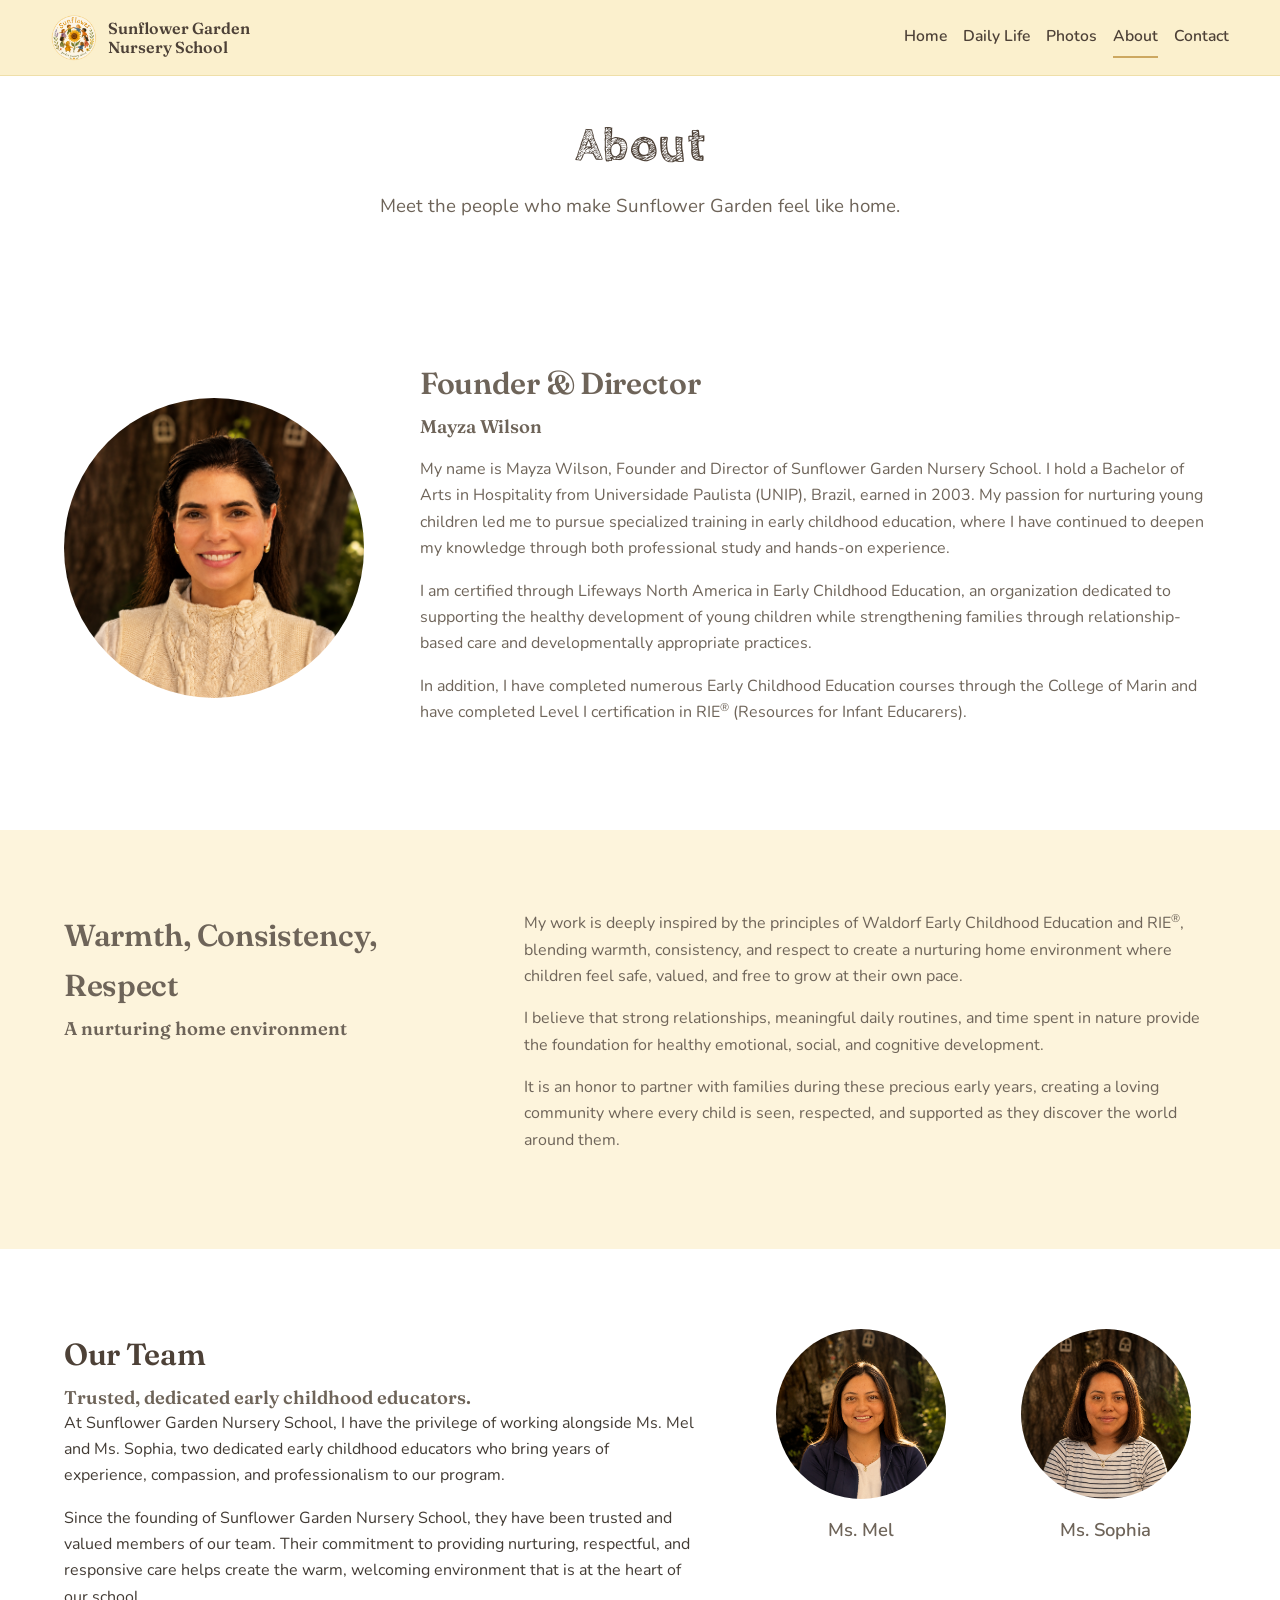
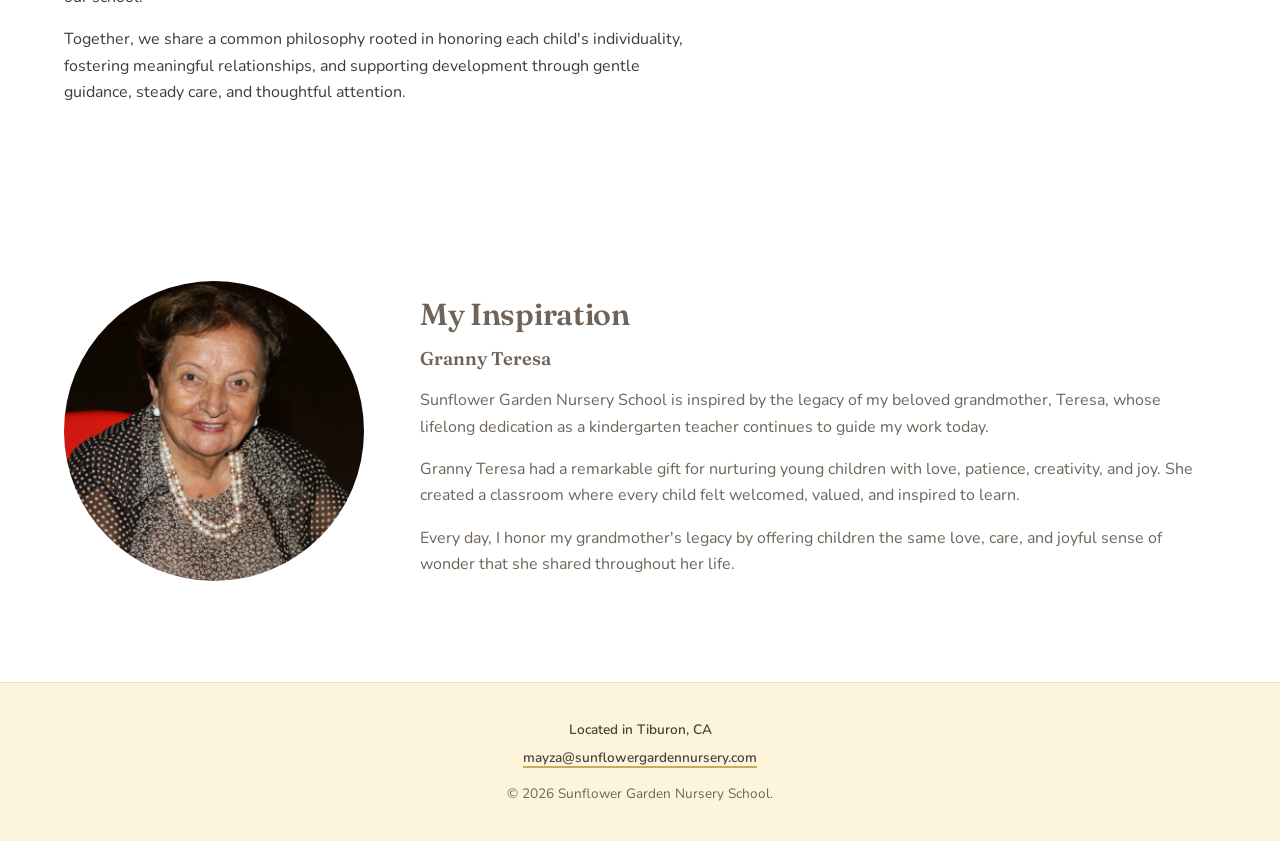
==== commit ecde9287: "Streamline nursery school site" ====
--- a/about.html
+++ b/about.html
@@ -4,10 +4,10 @@
     <meta charset="utf-8">
     <meta name="viewport" content="width=device-width, initial-scale=1">
     <meta name="theme-color" content="#fbf0cd">
-    <title>About | Sunflower Garden Nursery School</title>
+    <title>Meet Our Teachers | Sunflower Garden Nursery School</title>
     <meta
       name="description"
-      content="Meet Mayza Wilson and the caring team behind Sunflower Garden Nursery School."
+      content="Meet founder Mayza Wilson and the early childhood educators at Sunflower Garden Nursery School in Tiburon."
     >
     <link rel="icon" href="assets/sunflower-logo-refined.png">
     <link rel="stylesheet" href="styles.css">
@@ -16,6 +16,10 @@
     <a class="skip-link" href="#main">Skip to content</a>
 
     <header class="site-header">
+      <a class="header-brand" href="index.html" aria-label="Sunflower Garden Nursery School home">
+        <img src="assets/sunflower-logo-refined.png" alt="">
+        <span>Sunflower Garden Nursery School</span>
+      </a>
       <button class="nav-toggle" type="button" aria-expanded="false" aria-controls="site-nav">
         <span class="sr-only">Open menu</span>
         <span class="nav-toggle-line"></span>
@@ -24,10 +28,10 @@
       </button>
       <nav class="site-nav" id="site-nav" aria-label="Primary navigation">
         <a href="index.html">Home</a>
-        <a href="about.html" aria-current="page">About</a>
         <a href="daily-life.html">Daily Life</a>
         <a href="photos.html">Photos</a>
-        <a href="contact.html">Contact Us</a>
+        <a href="about.html" aria-current="page">About</a>
+        <a href="contact.html">Contact</a>
       </nav>
     </header>
 
@@ -35,32 +39,28 @@
       <section class="page-hero pastel-peach">
         <div class="page-hero-inner">
           <h1>About</h1>
+          <p class="hero-copy">Meet the people who make Sunflower Garden feel like home.</p>
         </div>
       </section>
 
       <section class="section pastel-paper">
-        <div class="section-shell">
-          <div class="story-grid">
+        <div class="section-shell person-story founder-story">
+          <img
+            src="assets/mayza.png"
+            alt="Mayza Wilson, Founder and Director of Sunflower Garden Nursery School"
+            class="founder-portrait founder-portrait-large"
+            width="600"
+            height="600"
+          >
           <article class="story-block">
-            <div class="founder-head">
-              <img
-                src="assets/mayza.png"
-                alt="Mayza Wilson, Founder and Director of Sunflower Garden Nursery School"
-                class="founder-portrait"
-                width="600"
-                height="600"
-              >
-              <div>
-                <p class="section-label">Founder &amp; Director</p>
-                <h2>Mayza Wilson</h2>
-              </div>
-            </div>
+            <p class="section-label">Founder &amp; Director</p>
+            <h2>Mayza Wilson</h2>
             <p>
-              My name is Mayza Wilson, Founder and Director of Sunflower Garden Nursery School.
-              I hold a Bachelor of Arts in Hospitality from Universidade Paulista (UNIP), Brazil,
+              My name is Mayza Wilson, Founder and Director of Sunflower Garden Nursery School. I
+              hold a Bachelor of Arts in Hospitality from Universidade Paulista (UNIP), Brazil,
               earned in 2003. My passion for nurturing young children led me to pursue specialized
               training in early childhood education, where I have continued to deepen my knowledge
-              through boonlyth professional study and hands-on experience.
+              through both professional study and hands-on experience.
             </p>
             <p>
               I am certified through Lifeways North America in Early Childhood Education, an
@@ -74,17 +74,23 @@
               (Resources for Infant Educarers).
             </p>
           </article>
+        </div>
+      </section>
 
-          <article class="story-block story-accent">
+      <section class="section pastel-peach">
+        <div class="section-shell split-copy">
+          <div>
             <p class="section-label">Warmth, Consistency, Respect</p>
             <h2>A nurturing home environment</h2>
+          </div>
+          <div>
             <p>
               My work is deeply inspired by the principles of Waldorf Early Childhood Education and
-              RIE<sup>&reg;</sup>, blending warmth, consistency, and respect to create a nurturing
-              home environment where children feel safe, valued, and free to grow at their own pace.
+              RIE<sup>&reg;</sup>, blending warmth, consistency, and respect to create a nurturing home
+              environment where children feel safe, valued, and free to grow at their own pace.
             </p>
             <p>
-              I believe that strong relationships, meaningful daily rhythms, and time spent in nature
+              I believe that strong relationships, meaningful daily routines, and time spent in nature
               provide the foundation for healthy emotional, social, and cognitive development.
             </p>
             <p>
@@ -92,37 +98,32 @@
               loving community where every child is seen, respected, and supported as they discover
               the world around them.
             </p>
-          </article>
           </div>
         </div>
       </section>
 
-      <section class="section pastel-garden">
-        <div class="section-shell">
-          <div class="split-copy">
-            <div>
-              <p class="section-label">Our Team</p>
-              <h2>Trusted, dedicated early childhood educators.</h2>
-            </div>
-            <div>
-              <p>
-                At Sunflower Garden Nursery School, I have the privilege of working alongside Ms. Mel
-                and Ms. Sophia, two dedicated early childhood educators who bring years of experience,
-                compassion, and professionalism to our program.
-              </p>
-              <p>
-                Since the founding of Sunflower Garden Nursery School, they have been trusted and valued
-                members of our team. Their commitment to providing nurturing, respectful, and responsive
-                care helps create the warm, welcoming environment that is at the heart of our school.
-              </p>
-              <p>
-                Together, we share a common philosophy rooted in honoring each child's individuality,
-                fostering meaningful relationships, and supporting development through gentle guidance,
-                consistent rhythms, and thoughtful care.
-              </p>
-            </div>
+      <section class="section pastel-paper">
+        <div class="section-shell team-story">
+          <div>
+            <p class="section-label">Our Team</p>
+            <h2>Trusted, dedicated early childhood educators.</h2>
+            <p>
+              At Sunflower Garden Nursery School, I have the privilege of working alongside Ms. Mel
+              and Ms. Sophia, two dedicated early childhood educators who bring years of experience,
+              compassion, and professionalism to our program.
+            </p>
+            <p>
+              Since the founding of Sunflower Garden Nursery School, they have been trusted and valued
+              members of our team. Their commitment to providing nurturing, respectful, and responsive
+              care helps create the warm, welcoming environment that is at the heart of our school.
+            </p>
+            <p>
+              Together, we share a common philosophy rooted in honoring each child's individuality,
+              fostering meaningful relationships, and supporting development through gentle guidance,
+              steady care, and thoughtful attention.
+            </p>
           </div>
-          <div class="team-members">
+          <div class="team-members" aria-label="Sunflower Garden educators">
             <figure class="team-member">
               <img
                 src="assets/mel.png"
@@ -132,7 +133,7 @@
                 height="600"
               >
               <figcaption>
-                <h2>Ms. Mel</h2>
+                <p class="team-member-name">Ms. Mel</p>
               </figcaption>
             </figure>
             <figure class="team-member">
@@ -144,7 +145,7 @@
                 height="600"
               >
               <figcaption>
-                <h2>Ms. Sophia</h2>
+                <p class="team-member-name">Ms. Sophia</p>
               </figcaption>
             </figure>
           </div>
@@ -152,21 +153,17 @@
       </section>
 
       <section class="section pastel-rose">
-        <div class="section-shell legacy-band">
-          <div class="founder-head">
-            <img
-              src="assets/teresa.jpg"
-              alt="Teresa, the founder's grandmother and lifelong kindergarten teacher"
-              class="founder-portrait"
-              width="600"
-              height="600"
-            >
-            <div>
-              <p class="section-label">My Inspiration</p>
-              <h2>Granny Teresa</h2>
-            </div>
-          </div>
-          <div>
+        <div class="section-shell person-story legacy-story">
+          <img
+            src="assets/teresa.jpg"
+            alt="Teresa, the founder's grandmother and lifelong kindergarten teacher"
+            class="founder-portrait founder-portrait-large"
+            width="600"
+            height="600"
+          >
+          <div class="story-block">
+            <p class="section-label">My Inspiration</p>
+            <h2>Granny Teresa</h2>
             <p>
               Sunflower Garden Nursery School is inspired by the legacy of my beloved grandmother,
               Teresa, whose lifelong dedication as a kindergarten teacher continues to guide my work
--- a/styles.css
+++ b/styles.css
@@ -15,6 +15,7 @@
   --rose-light: #ffe7db;
   --sage: #d9b65f;
   --sage-light: #fff0d6;
+  --sage-wash: #edf3e7;
   --sky: #f3c995;
   --sky-light: #fff0d6;
   --line: #e3dcd0;
@@ -38,6 +39,9 @@
 }
 
 body {
+  display: flex;
+  flex-direction: column;
+  min-height: 100vh;
   margin: 0;
   background: var(--cream);
   color: var(--ink);
@@ -129,17 +133,44 @@
   z-index: 10;
   display: flex;
   align-items: center;
-  justify-content: center;
+  justify-content: space-between;
+  gap: 2rem;
   min-height: 76px;
   padding: 0.7rem 4vw;
   background: var(--header-yellow);
   border-bottom: 1px solid var(--header-line);
 }
 
+main {
+  flex: 1;
+}
+
+.header-brand {
+  display: inline-flex;
+  align-items: center;
+  gap: 0.65rem;
+  color: var(--olive-dark);
+  font-family: "Fraunces", Georgia, "Times New Roman", serif;
+  font-size: 1rem;
+  font-weight: 600;
+  line-height: 1.15;
+  text-decoration: none;
+}
+
+.header-brand img {
+  width: 46px;
+  height: 46px;
+  object-fit: contain;
+}
+
+.header-brand span {
+  max-width: 170px;
+}
+
 .site-nav {
   display: flex;
   align-items: center;
-  gap: 1.15rem;
+  gap: 1rem;
   color: var(--olive-dark);
   font-size: 0.98rem;
   font-weight: 600;
@@ -201,17 +232,6 @@
   display: none;
 }
 
-.page-hero::after {
-  content: "";
-  position: absolute;
-  left: 0;
-  right: 0;
-  bottom: 0;
-  height: 6px;
-  background: var(--butter);
-  opacity: 0.72;
-}
-
 .home-hero-inner,
 .page-hero-inner {
   position: relative;
@@ -223,7 +243,7 @@
 
 .page-hero {
   min-height: 0;
-  padding: 3rem 5vw 3.25rem;
+  padding: 2.75rem 5vw 3rem;
   background: #ffffff;
 }
 
@@ -311,7 +331,7 @@
 }
 
 .section {
-  padding: 6.25rem 5vw;
+  padding: 5rem 5vw;
 }
 
 .section-shell {
@@ -326,12 +346,93 @@
 
 .center-heading {
   max-width: 760px;
-  margin: 0 auto 3.5rem;
+  margin: 0 auto 2.75rem;
   text-align: center;
 }
 
 .center-heading h2 {
   margin-bottom: 0;
+}
+
+.fact-strip {
+  display: grid;
+  grid-template-columns: repeat(4, 1fr);
+  gap: 1rem;
+  border: 0;
+  background: transparent;
+  margin: 0;
+}
+
+.fact-strip div {
+  display: block;
+  min-width: 0;
+  padding: 1.5rem 1.4rem;
+  border: 1px solid var(--header-line);
+  border-radius: 16px;
+  background: var(--panel-yellow);
+}
+
+.fact-strip dt {
+  margin-bottom: 0.45rem;
+  color: var(--terracotta);
+  font-size: 0.8rem;
+  font-weight: 800;
+  letter-spacing: 0.08em;
+  text-transform: uppercase;
+}
+
+.fact-strip dd {
+  color: var(--olive-dark);
+  font-family: "Fraunces", Georgia, "Times New Roman", serif;
+  font-size: 1.08rem;
+  font-weight: 600;
+  line-height: 1.45;
+  text-align: left;
+}
+
+.step-list {
+  display: grid;
+  grid-template-columns: repeat(3, 1fr);
+  gap: 1rem;
+  margin: 0;
+  padding: 0;
+  list-style: none;
+}
+
+.step-list li {
+  display: flex;
+  gap: 1rem;
+  padding: 1.5rem;
+  border: 1px solid var(--header-line);
+  border-radius: 16px;
+  background: var(--panel-yellow);
+}
+
+.step-list li > span {
+  display: grid;
+  flex: 0 0 2.25rem;
+  width: 2.25rem;
+  height: 2.25rem;
+  place-items: center;
+  border-radius: 50%;
+  background: var(--header-yellow);
+  color: var(--olive-dark);
+  font-weight: 800;
+}
+
+.step-list h3 {
+  margin-bottom: 0.45rem;
+  font-size: 1.2rem;
+}
+
+.step-list p {
+  margin: 0;
+  color: var(--muted);
+}
+
+.center-action {
+  margin: 2rem 0 0;
+  text-align: center;
 }
 
 .pastel-paper,
@@ -346,10 +447,14 @@
   background: var(--panel-yellow);
 }
 
+.pastel-sage {
+  background: var(--sage-wash);
+}
+
 .intro-grid,
 .story-grid,
 .split-copy,
-.rhythm-wrap,
+.schedule-wrap,
 .enrollment-grid,
 .contact-grid {
   display: grid;
@@ -368,14 +473,14 @@
 }
 
 .split-copy,
-.rhythm-wrap {
+.schedule-wrap {
   grid-template-columns: minmax(240px, 0.75fr) minmax(0, 1.25fr);
 }
 
 .intro-grid h2,
 .story-block h2,
 .split-copy h2,
-.rhythm-intro h2,
+.schedule-intro h2,
 .program-card h2 {
   margin-bottom: 1.1rem;
 }
@@ -387,7 +492,7 @@
 .wide-copy p,
 .program-card p,
 .feature-card p,
-.rhythm-intro p {
+.schedule-intro p {
   color: var(--muted);
 }
 
@@ -566,12 +671,48 @@
   height: 140px;
   border-radius: 50%;
   object-fit: cover;
-  box-shadow: 0 0 0 6px var(--panel-yellow), 0 10px 22px rgba(101, 65, 38, 0.16);
-}
-
-/* Inside a yellow panel the ring would vanish, so ring in white instead. */
+  box-shadow: none;
+}
+
 .legacy-band .founder-portrait {
-  box-shadow: 0 0 0 6px #ffffff, 0 10px 22px rgba(101, 65, 38, 0.16);
+  box-shadow: none;
+}
+
+.person-story,
+.team-story {
+  display: grid;
+  gap: 3.5rem;
+  align-items: start;
+}
+
+.person-story {
+  grid-template-columns: minmax(220px, 300px) minmax(0, 1fr);
+}
+
+.team-story {
+  grid-template-columns: minmax(0, 1.15fr) minmax(360px, 0.85fr);
+}
+
+.team-story .team-members {
+  display: grid;
+  grid-template-columns: repeat(2, minmax(0, 1fr));
+  gap: 1.5rem;
+}
+
+.team-story .team-portrait {
+  width: min(170px, 100%);
+  height: auto;
+  aspect-ratio: 1;
+}
+
+.founder-portrait-large {
+  width: 100%;
+  height: auto;
+  aspect-ratio: 1;
+}
+
+.founder-story > .founder-portrait {
+  margin-top: 3rem;
 }
 
 .team-members {
@@ -579,7 +720,7 @@
   flex-wrap: wrap;
   justify-content: center;
   gap: 3.25rem;
-  margin-top: 3.25rem;
+  margin-top: 0;
 }
 
 .team-member {
@@ -596,11 +737,15 @@
   height: 210px;
   object-fit: cover;
   border-radius: 50%;
-  box-shadow: 0 0 0 6px #ffffff, 0 10px 22px rgba(101, 65, 38, 0.16);
-}
-
-.team-member figcaption h2 {
+  box-shadow: none;
+}
+
+.team-member-name {
   margin: 0;
+  color: var(--muted);
+  font-size: 1.15rem;
+  font-weight: 600;
+  letter-spacing: normal;
 }
 
 .facility-band {
@@ -609,15 +754,20 @@
 
 .facility-grid {
   display: grid;
-  grid-template-columns: 1fr 1fr;
+  grid-template-columns: 1fr 1fr 1fr;
   gap: 1.5rem;
 }
 
 .facility-tile {
-  aspect-ratio: 1 / 1;
+  aspect-ratio: 3 / 2;
   overflow: hidden;
   border: 1px solid var(--line);
   border-radius: 8px;
+}
+
+.facility-tile:first-child {
+  grid-column: 1 / -1;
+  aspect-ratio: 2 / 1;
 }
 
 .facility-tile img {
@@ -639,20 +789,101 @@
 
 .email-button {
   display: inline-block;
+  max-width: 100%;
   padding: 0.9rem 1.85rem;
   border-radius: 999px;
-  background: var(--olive-dark);
-  color: #ffffff;
+  border: 1px solid #d7c37f;
+  background: var(--butter);
+  color: var(--olive-dark);
   font-size: 1.1rem;
   font-weight: 700;
   text-decoration: none;
-  box-shadow: var(--shadow);
+  overflow-wrap: anywhere;
+  box-shadow: 0 6px 16px rgba(101, 65, 38, 0.08);
   transition: background 160ms ease, transform 160ms ease;
+}
+
+.contact-grid > * {
+  min-width: 0;
+}
+
+.contact-form {
+  display: grid;
+  gap: 1rem;
+  margin-top: 1.5rem;
+}
+
+.form-row {
+  display: grid;
+  grid-template-columns: 1fr 1fr;
+  gap: 1rem;
+}
+
+.form-field {
+  display: grid;
+  gap: 0.35rem;
+  margin: 0;
+}
+
+.form-field label {
+  color: var(--olive-dark);
+  font-size: 0.95rem;
+  font-weight: 700;
+}
+
+.form-field input,
+.form-field textarea {
+  width: 100%;
+  border: 1px solid var(--line);
+  border-radius: 8px;
+  background: #ffffff;
+  color: var(--ink);
+  font: inherit;
+  line-height: 1.4;
+}
+
+.form-field input {
+  min-height: 46px;
+  padding: 0.65rem 0.75rem;
+}
+
+.form-field textarea {
+  min-height: 120px;
+  padding: 0.7rem 0.75rem;
+  resize: vertical;
+}
+
+.form-field input:focus,
+.form-field textarea:focus {
+  outline: 3px solid rgba(205, 168, 96, 0.34);
+  outline-offset: 1px;
+  border-color: var(--sun);
+}
+
+.contact-form .email-button {
+  justify-self: start;
+  font-family: inherit;
+  cursor: pointer;
+}
+
+.form-note {
+  min-height: 1.5rem;
+  margin: 0;
+  color: var(--muted);
+  font-size: 0.92rem;
+}
+
+.contact-details {
+  max-width: 760px;
+  margin: 2.25rem auto 0;
+  color: var(--muted);
+  text-align: center;
 }
 
 .email-button:hover,
 .email-button:focus-visible {
-  background: var(--olive);
+  background: var(--sun);
+  color: var(--olive-dark);
   transform: translateY(-1px);
 }
 
@@ -769,7 +1000,7 @@
   display: flex;
   flex-wrap: wrap;
   gap: 0.9rem;
-  margin: 2.75rem 0 2rem;
+  margin: 1.75rem 0 1.5rem;
 }
 
 .activity-list span {
@@ -798,6 +1029,23 @@
   grid-template-columns: repeat(3, 1fr);
   gap: 1.5rem;
   margin-bottom: 2rem;
+}
+
+.activities-section {
+  padding-bottom: 3rem;
+}
+
+.activities-section .photo-grid,
+.gallery-section .photo-grid {
+  margin-bottom: 0;
+}
+
+.gallery-section {
+  padding-top: 2.5rem;
+}
+
+.outdoor-photo {
+  margin-top: 0;
 }
 
 .photo-tile {
@@ -922,7 +1170,7 @@
   }
 }
 
-.rhythm-intro {
+.schedule-intro {
   position: sticky;
   top: 104px;
 }
@@ -970,7 +1218,7 @@
   background: var(--paper);
 }
 
-.program-card p a {
+.program-card p a:not(.email-button) {
   color: var(--olive-dark);
   font-weight: 700;
   text-decoration-color: var(--sun);
@@ -1075,13 +1323,13 @@
     padding: 1rem 4vw 1.4rem;
     background: var(--header-yellow);
     border-bottom: 1px solid var(--header-line);
-    box-shadow: 0 18px 28px rgba(70, 62, 55, 0.12);
-    transform: translateY(-125%);
+    transform: translateY(-135%);
     transition: transform 200ms ease;
   }
 
   .site-nav.is-open {
     transform: translateY(0);
+    box-shadow: 0 18px 28px rgba(70, 62, 55, 0.12);
   }
 
   .site-nav a {
@@ -1096,12 +1344,26 @@
   .intro-grid,
   .story-grid,
   .split-copy,
-  .rhythm-wrap,
+  .schedule-wrap,
   .enrollment-grid,
   .contact-grid {
     grid-template-columns: 1fr;
   }
 
+  .person-story,
+  .team-story {
+    grid-template-columns: 1fr;
+  }
+
+  .founder-portrait-large {
+    width: min(280px, 100%);
+    margin-inline: auto;
+  }
+
+  .founder-story > .founder-portrait {
+    margin-top: 0;
+  }
+
   .feature-grid,
   .feature-grid.three {
     grid-template-columns: repeat(2, 1fr);
@@ -1115,6 +1377,11 @@
     grid-template-columns: repeat(2, 1fr);
   }
 
+  .fact-strip,
+  .step-list {
+    grid-template-columns: repeat(2, 1fr);
+  }
+
   .pillar-row,
   .pillar-row.is-flipped {
     grid-template-columns: 1fr;
@@ -1124,7 +1391,7 @@
     order: 0;
   }
 
-  .rhythm-intro {
+  .schedule-intro {
     position: static;
   }
 }
@@ -1146,7 +1413,7 @@
     padding-inline: 1rem;
   }
 
-  .brand span {
+  .header-brand span {
     max-width: 145px;
     line-height: 1.15;
   }
@@ -1158,7 +1425,7 @@
 
   .page-hero {
     min-height: auto;
-    padding: 3.75rem 1.25rem 4.5rem;
+    padding: 2.75rem 1.25rem 3rem;
   }
 
   .hero-logo {
@@ -1171,7 +1438,7 @@
   }
 
   .section {
-    padding: 4.75rem 1.25rem;
+    padding: 4rem 1.25rem;
   }
 
   .feature-grid,
@@ -1184,6 +1451,11 @@
   }
 
   .care-list {
+    grid-template-columns: 1fr;
+  }
+
+  .fact-strip,
+  .step-list {
     grid-template-columns: 1fr;
   }
 
@@ -1229,6 +1501,10 @@
 
   .activity-list {
     display: grid;
+    grid-template-columns: 1fr;
+  }
+
+  .form-row {
     grid-template-columns: 1fr;
   }
 
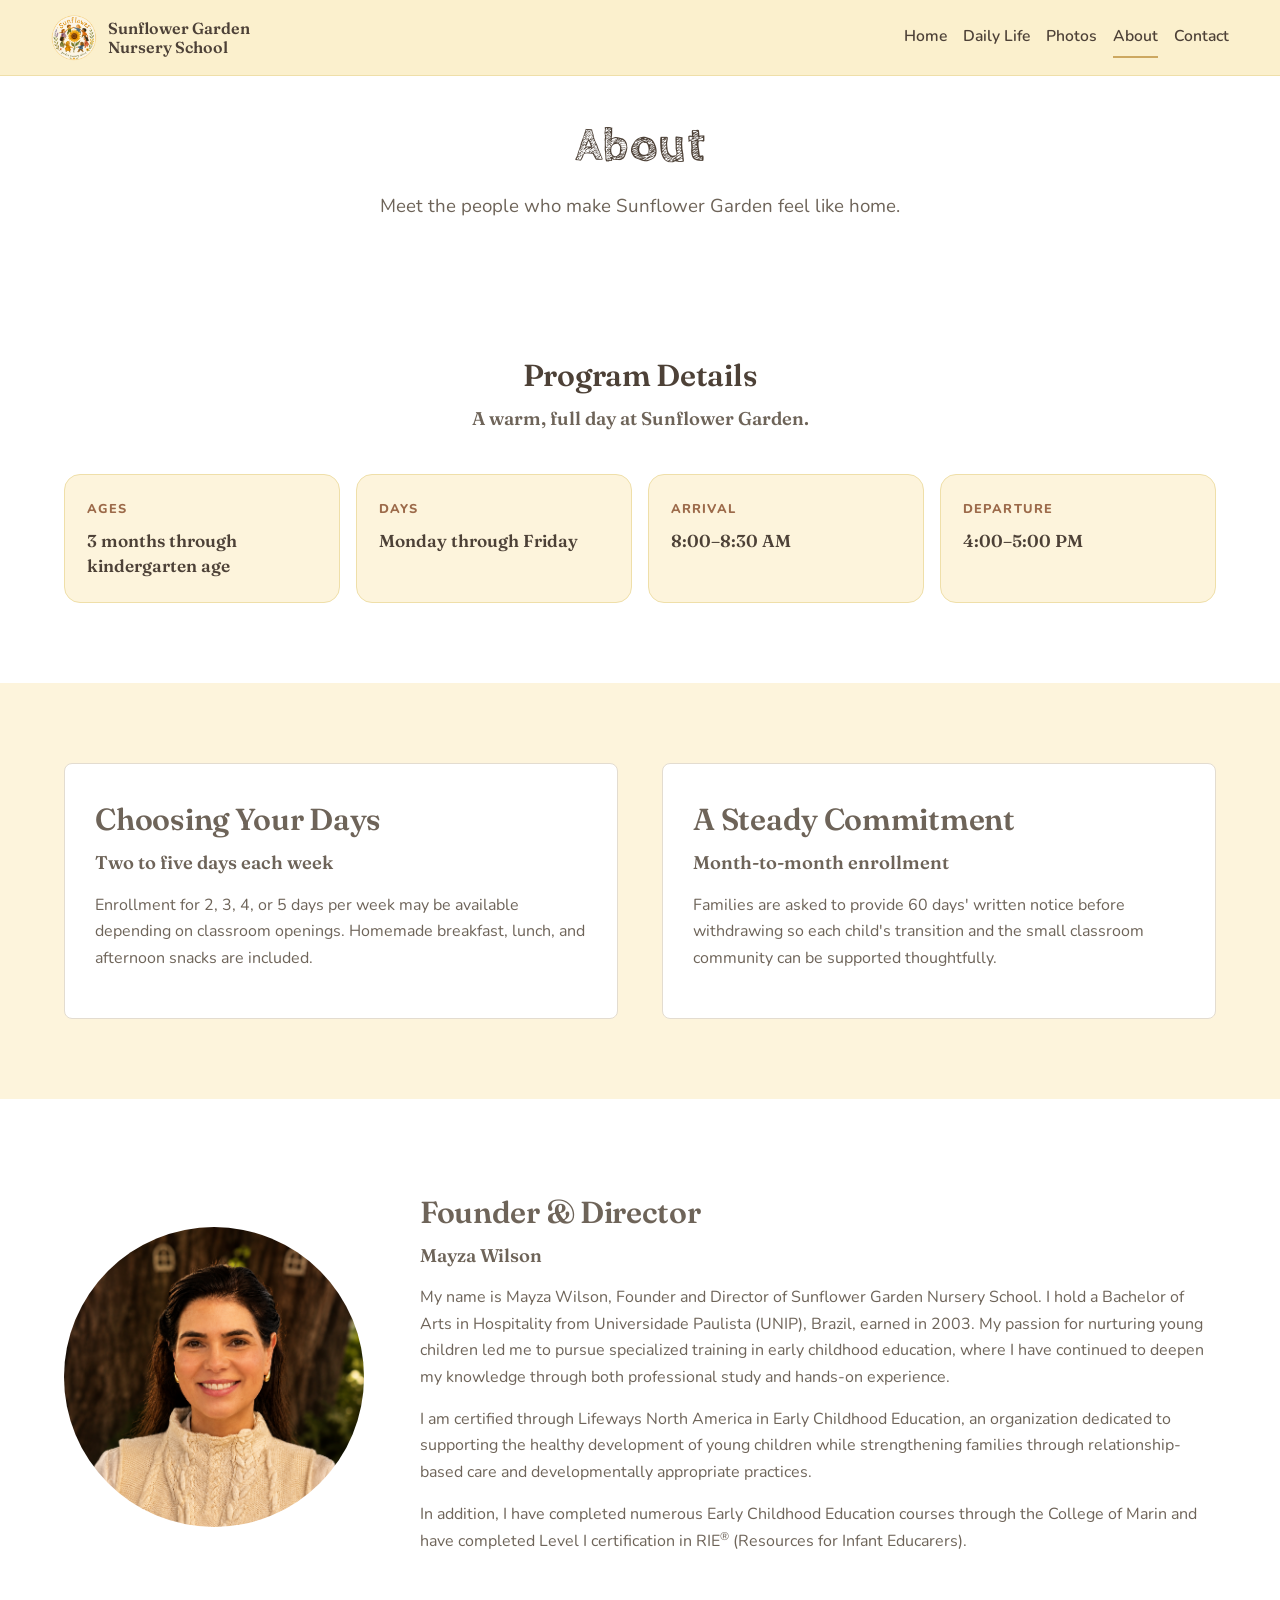
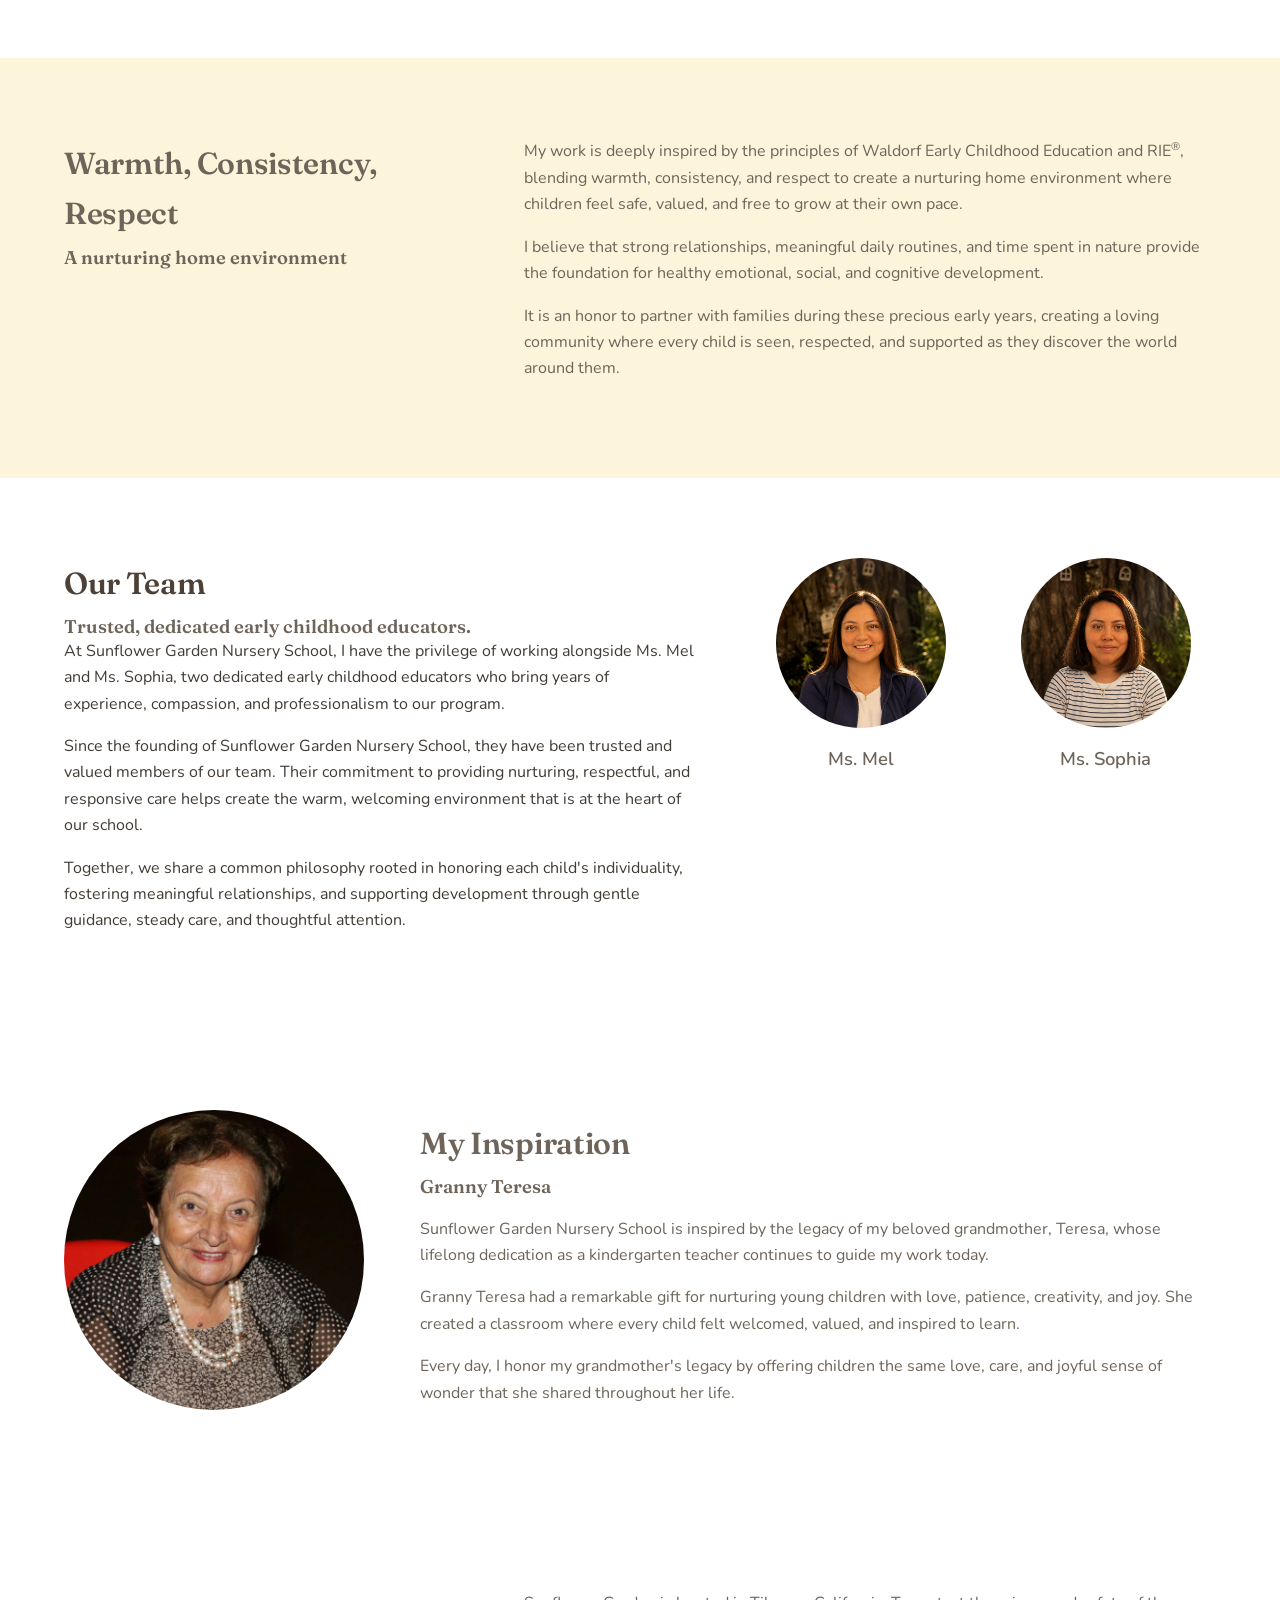
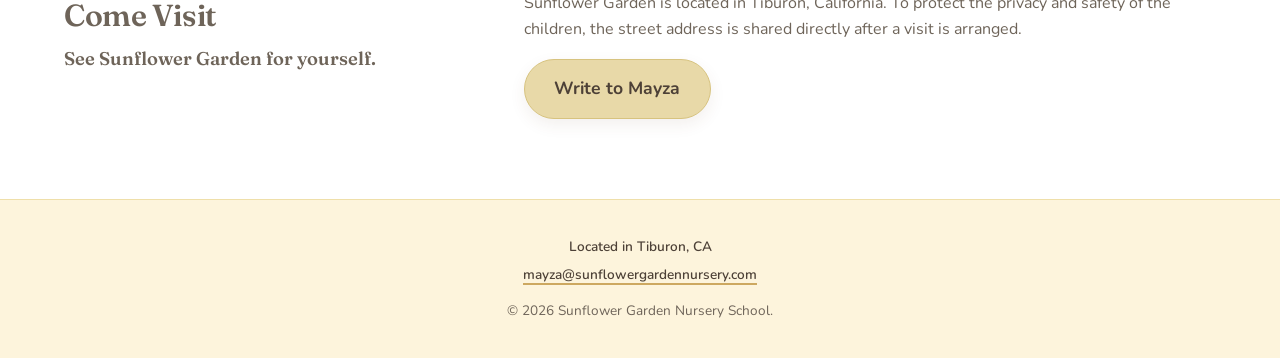
==== commit 955f7c5f: "Move program details into About" ====
--- a/about.html
+++ b/about.html
@@ -40,6 +40,54 @@
         <div class="page-hero-inner">
           <h1>About</h1>
           <p class="hero-copy">Meet the people who make Sunflower Garden feel like home.</p>
+        </div>
+      </section>
+
+      <section class="section pastel-paper">
+        <div class="section-shell">
+          <div class="center-heading">
+            <p class="section-label">Program Details</p>
+            <h2>A warm, full day at Sunflower Garden.</h2>
+          </div>
+          <dl class="fact-strip">
+            <div>
+              <dt>Ages</dt>
+              <dd>3 months through kindergarten age</dd>
+            </div>
+            <div>
+              <dt>Days</dt>
+              <dd>Monday through Friday</dd>
+            </div>
+            <div>
+              <dt>Arrival</dt>
+              <dd>8:00–8:30 AM</dd>
+            </div>
+            <div>
+              <dt>Departure</dt>
+              <dd>4:00–5:00 PM</dd>
+            </div>
+          </dl>
+        </div>
+      </section>
+
+      <section class="section pastel-peach">
+        <div class="section-shell enrollment-grid">
+          <article class="program-card">
+            <p class="section-label">Choosing Your Days</p>
+            <h2>Two to five days each week</h2>
+            <p>
+              Enrollment for 2, 3, 4, or 5 days per week may be available depending on classroom
+              openings. Homemade breakfast, lunch, and afternoon snacks are included.
+            </p>
+          </article>
+          <article class="program-card">
+            <p class="section-label">A Steady Commitment</p>
+            <h2>Month-to-month enrollment</h2>
+            <p>
+              Families are asked to provide 60 days' written notice before withdrawing so each
+              child's transition and the small classroom community can be supported thoughtfully.
+            </p>
+          </article>
         </div>
       </section>
 
@@ -182,6 +230,24 @@
         </div>
       </section>
 
+      <section class="section pastel-paper">
+        <div class="section-shell split-copy">
+          <div>
+            <p class="section-label">Come Visit</p>
+            <h2>See Sunflower Garden for yourself.</h2>
+          </div>
+          <div>
+            <p>
+              Sunflower Garden is located in Tiburon, California. To protect the privacy and safety
+              of the children, the street address is shared directly after a visit is arranged.
+            </p>
+            <p class="contact-cta">
+              <a class="email-button" href="contact.html">Write to Mayza</a>
+            </p>
+          </div>
+        </div>
+      </section>
+
     </main>
 
     <footer class="site-footer">
--- a/styles.css
+++ b/styles.css
@@ -807,6 +807,10 @@
   min-width: 0;
 }
 
+.contact-form-shell {
+  max-width: 760px;
+}
+
 .contact-form {
   display: grid;
   gap: 1rem;
@@ -871,13 +875,6 @@
   margin: 0;
   color: var(--muted);
   font-size: 0.92rem;
-}
-
-.contact-details {
-  max-width: 760px;
-  margin: 2.25rem auto 0;
-  color: var(--muted);
-  text-align: center;
 }
 
 .email-button:hover,
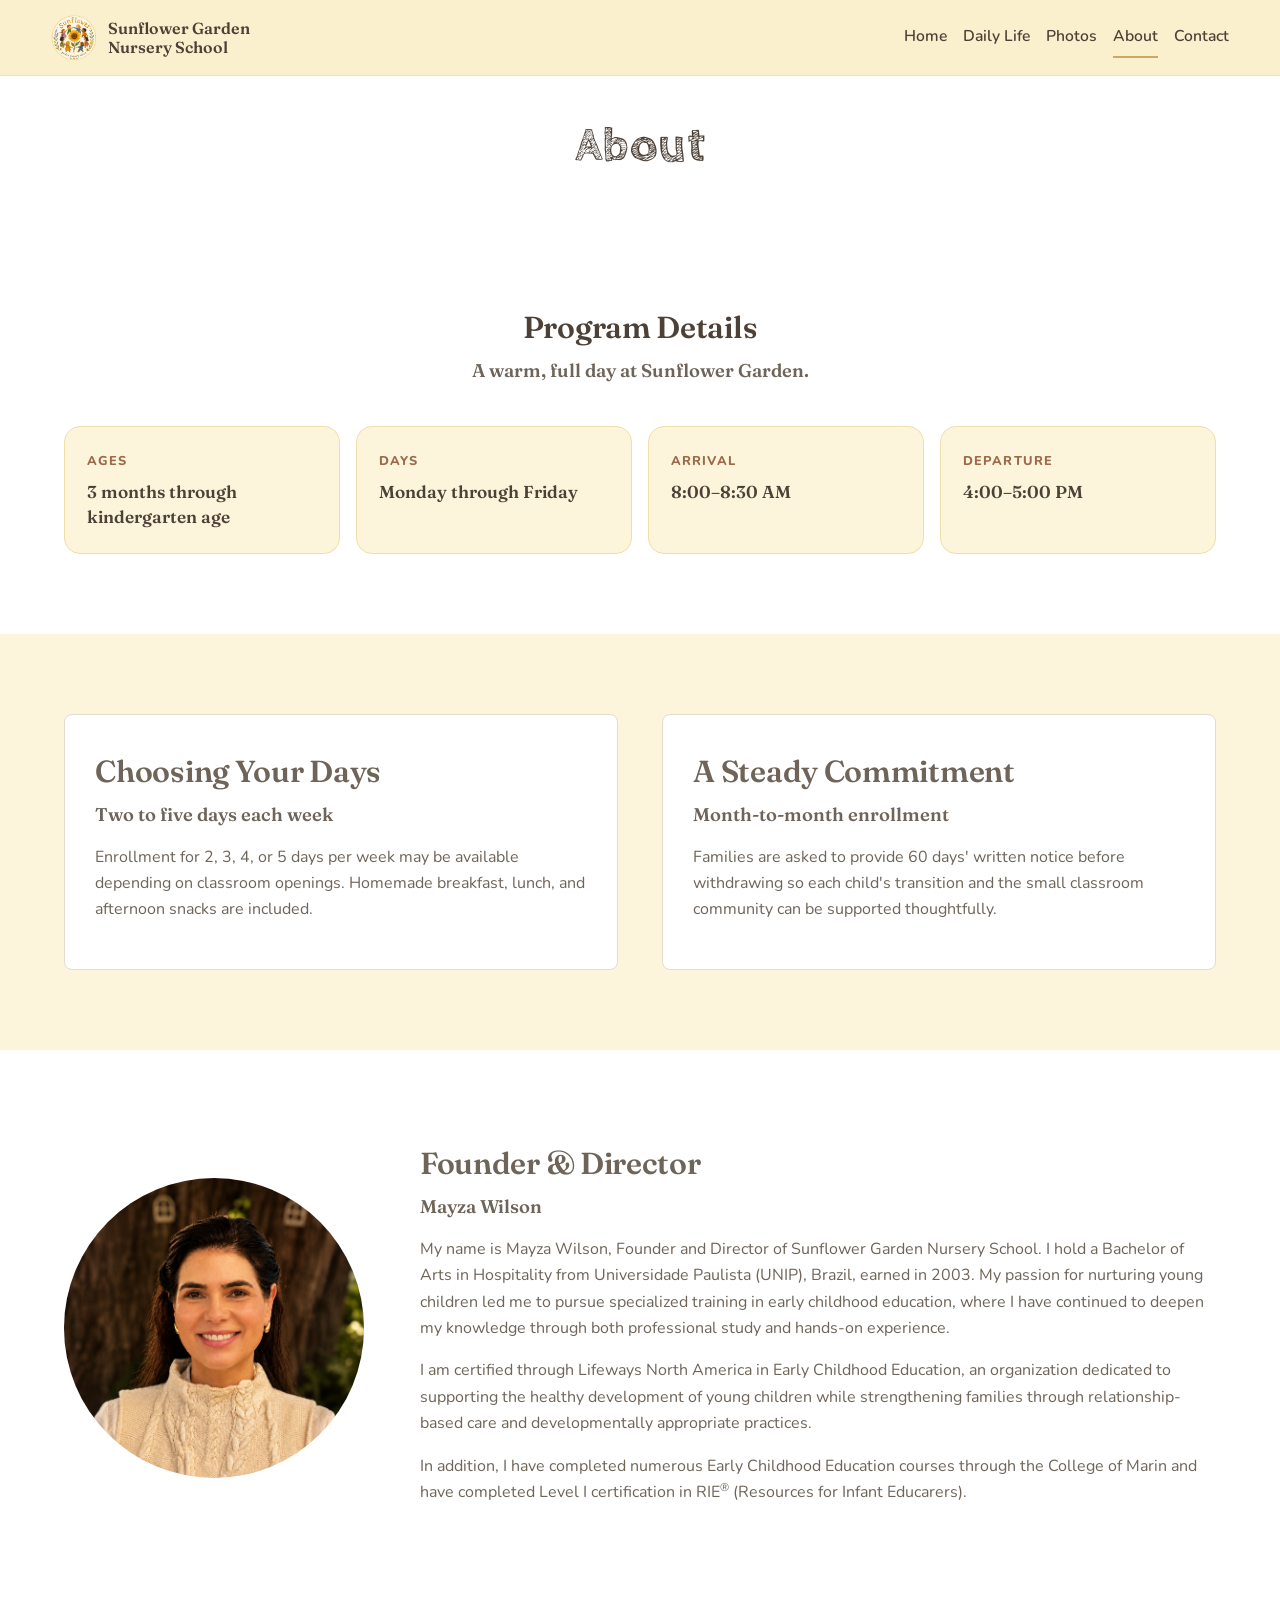
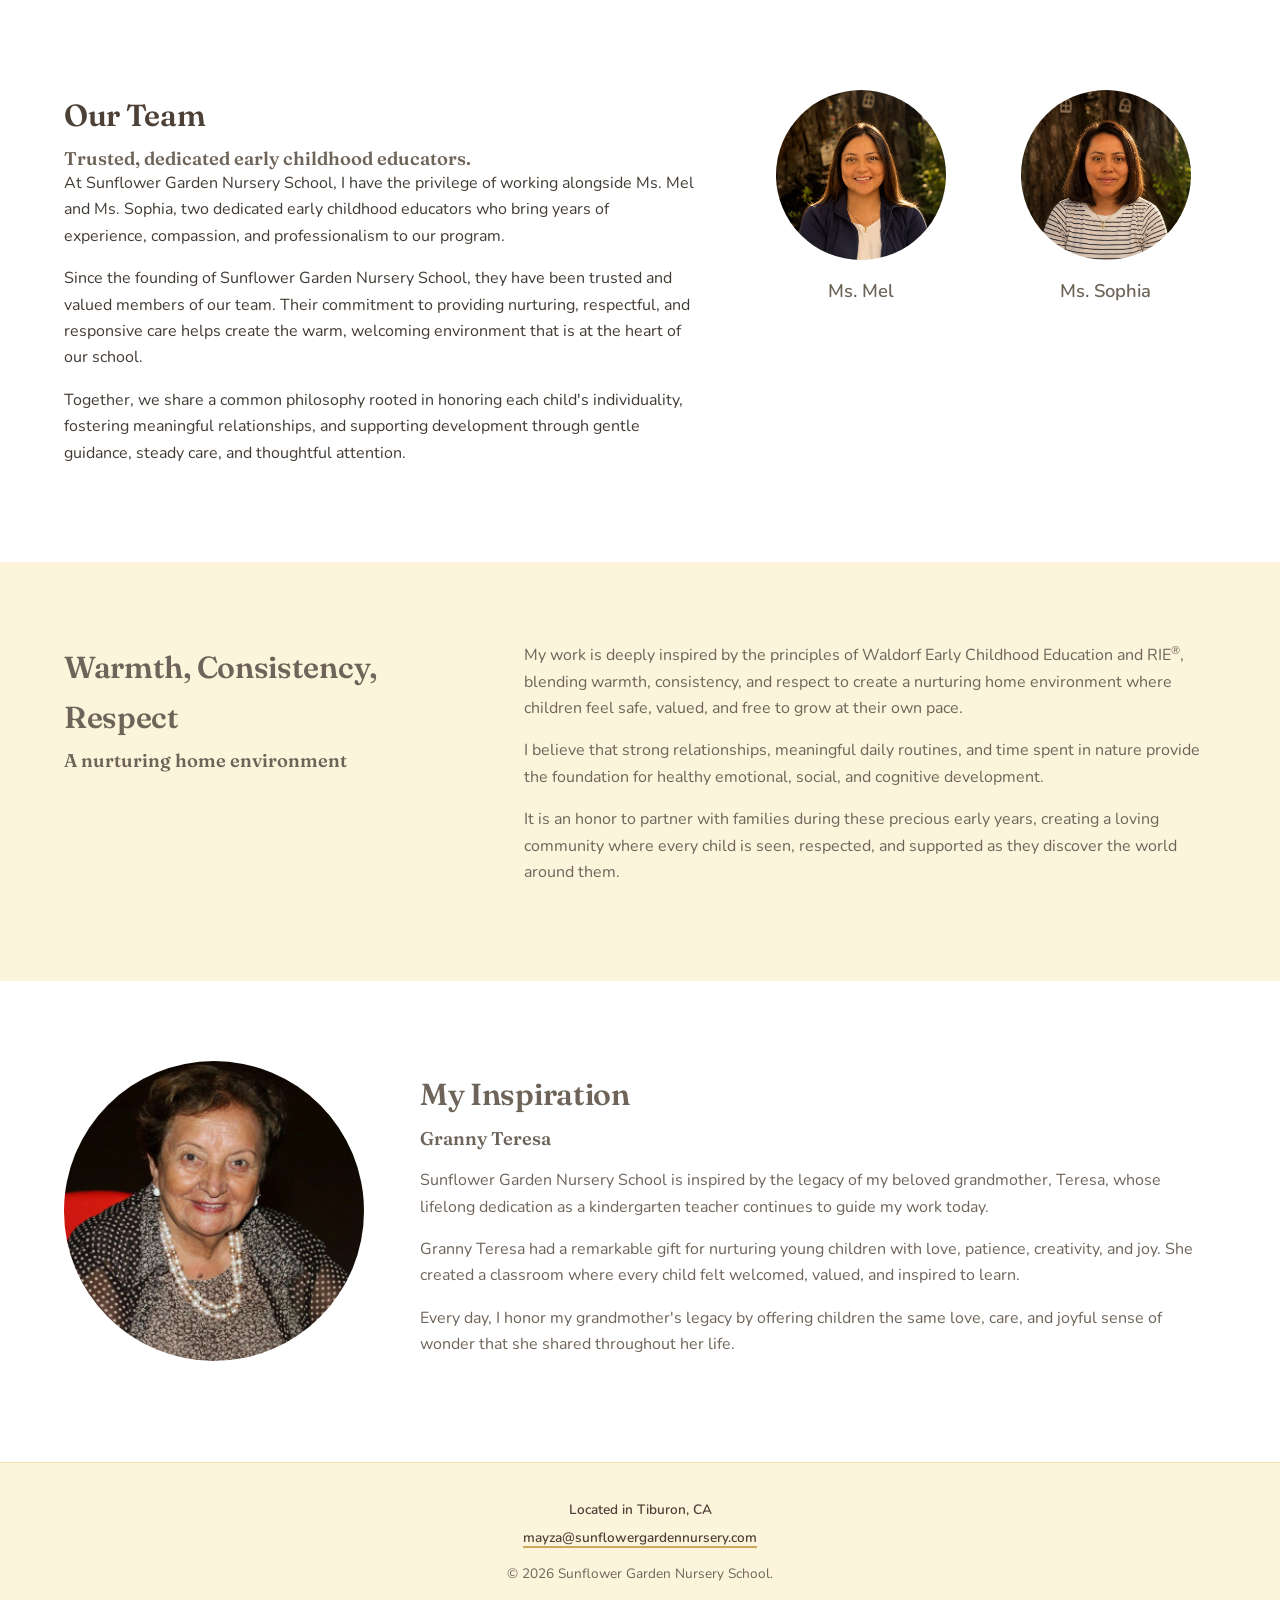
==== commit 3c287370: "Refine streamlined content and warmth" ====
--- a/about.html
+++ b/about.html
@@ -39,7 +39,6 @@
       <section class="page-hero pastel-peach">
         <div class="page-hero-inner">
           <h1>About</h1>
-          <p class="hero-copy">Meet the people who make Sunflower Garden feel like home.</p>
         </div>
       </section>
 
@@ -122,31 +121,6 @@
               (Resources for Infant Educarers).
             </p>
           </article>
-        </div>
-      </section>
-
-      <section class="section pastel-peach">
-        <div class="section-shell split-copy">
-          <div>
-            <p class="section-label">Warmth, Consistency, Respect</p>
-            <h2>A nurturing home environment</h2>
-          </div>
-          <div>
-            <p>
-              My work is deeply inspired by the principles of Waldorf Early Childhood Education and
-              RIE<sup>&reg;</sup>, blending warmth, consistency, and respect to create a nurturing home
-              environment where children feel safe, valued, and free to grow at their own pace.
-            </p>
-            <p>
-              I believe that strong relationships, meaningful daily routines, and time spent in nature
-              provide the foundation for healthy emotional, social, and cognitive development.
-            </p>
-            <p>
-              It is an honor to partner with families during these precious early years, creating a
-              loving community where every child is seen, respected, and supported as they discover
-              the world around them.
-            </p>
-          </div>
         </div>
       </section>
 
@@ -200,6 +174,31 @@
         </div>
       </section>
 
+      <section class="section pastel-peach">
+        <div class="section-shell split-copy">
+          <div>
+            <p class="section-label">Warmth, Consistency, Respect</p>
+            <h2>A nurturing home environment</h2>
+          </div>
+          <div>
+            <p>
+              My work is deeply inspired by the principles of Waldorf Early Childhood Education and
+              RIE<sup>&reg;</sup>, blending warmth, consistency, and respect to create a nurturing home
+              environment where children feel safe, valued, and free to grow at their own pace.
+            </p>
+            <p>
+              I believe that strong relationships, meaningful daily routines, and time spent in nature
+              provide the foundation for healthy emotional, social, and cognitive development.
+            </p>
+            <p>
+              It is an honor to partner with families during these precious early years, creating a
+              loving community where every child is seen, respected, and supported as they discover
+              the world around them.
+            </p>
+          </div>
+        </div>
+      </section>
+
       <section class="section pastel-rose">
         <div class="section-shell person-story legacy-story">
           <img
@@ -230,24 +229,6 @@
         </div>
       </section>
 
-      <section class="section pastel-paper">
-        <div class="section-shell split-copy">
-          <div>
-            <p class="section-label">Come Visit</p>
-            <h2>See Sunflower Garden for yourself.</h2>
-          </div>
-          <div>
-            <p>
-              Sunflower Garden is located in Tiburon, California. To protect the privacy and safety
-              of the children, the street address is shared directly after a visit is arranged.
-            </p>
-            <p class="contact-cta">
-              <a class="email-button" href="contact.html">Write to Mayza</a>
-            </p>
-          </div>
-        </div>
-      </section>
-
     </main>
 
     <footer class="site-footer">
--- a/styles.css
+++ b/styles.css
@@ -16,6 +16,8 @@
   --sage: #d9b65f;
   --sage-light: #fff0d6;
   --sage-wash: #edf3e7;
+  --pastel-green: #dcebd4;
+  --pastel-green-deep: #83a07a;
   --sky: #f3c995;
   --sky-light: #fff0d6;
   --line: #e3dcd0;
@@ -580,8 +582,8 @@
 
 .sun-icon {
   border-radius: 50%;
-  background: var(--butter);
-  box-shadow: inset 0 0 0 11px var(--sun);
+  background: var(--pastel-green);
+  box-shadow: inset 0 0 0 11px var(--pastel-green-deep);
 }
 
 .sun-icon::after {
@@ -594,7 +596,7 @@
 
 .leaf-icon {
   border-radius: 50% 0 50% 0;
-  background: var(--leaf-muted);
+  background: var(--pastel-green-deep);
   transform: rotate(-18deg);
 }
 
@@ -611,6 +613,7 @@
 
 .garden-icon::before {
   left: 8px;
+  background: var(--pastel-green-deep);
   transform: rotate(-18deg);
 }
 
@@ -621,7 +624,7 @@
 }
 
 .circle-icon {
-  border: 4px solid var(--peach);
+  border: 4px solid var(--pastel-green-deep);
   border-radius: 50%;
 }
 
@@ -643,7 +646,7 @@
 .circle-icon::after {
   right: 5px;
   bottom: 8px;
-  background: var(--sun);
+  background: var(--pastel-green);
 }
 
 .story-block {
@@ -792,8 +795,8 @@
   max-width: 100%;
   padding: 0.9rem 1.85rem;
   border-radius: 999px;
-  border: 1px solid #d7c37f;
-  background: var(--butter);
+  border: 1px solid var(--pastel-green-deep);
+  background: var(--pastel-green);
   color: var(--olive-dark);
   font-size: 1.1rem;
   font-weight: 700;
@@ -879,9 +882,26 @@
 
 .email-button:hover,
 .email-button:focus-visible {
-  background: var(--sun);
+  background: #c7dfbd;
   color: var(--olive-dark);
   transform: translateY(-1px);
+}
+
+.review-cta {
+  max-width: 520px;
+  margin: 3rem auto 0;
+  padding: 1.6rem 1.75rem;
+  border-radius: 16px;
+  background: rgba(255, 255, 255, 0.58);
+  text-align: center;
+}
+
+.review-cta .section-label {
+  font-size: 1.35rem;
+}
+
+.review-cta p:not(.section-label) {
+  color: var(--muted);
 }
 
 .care-list {
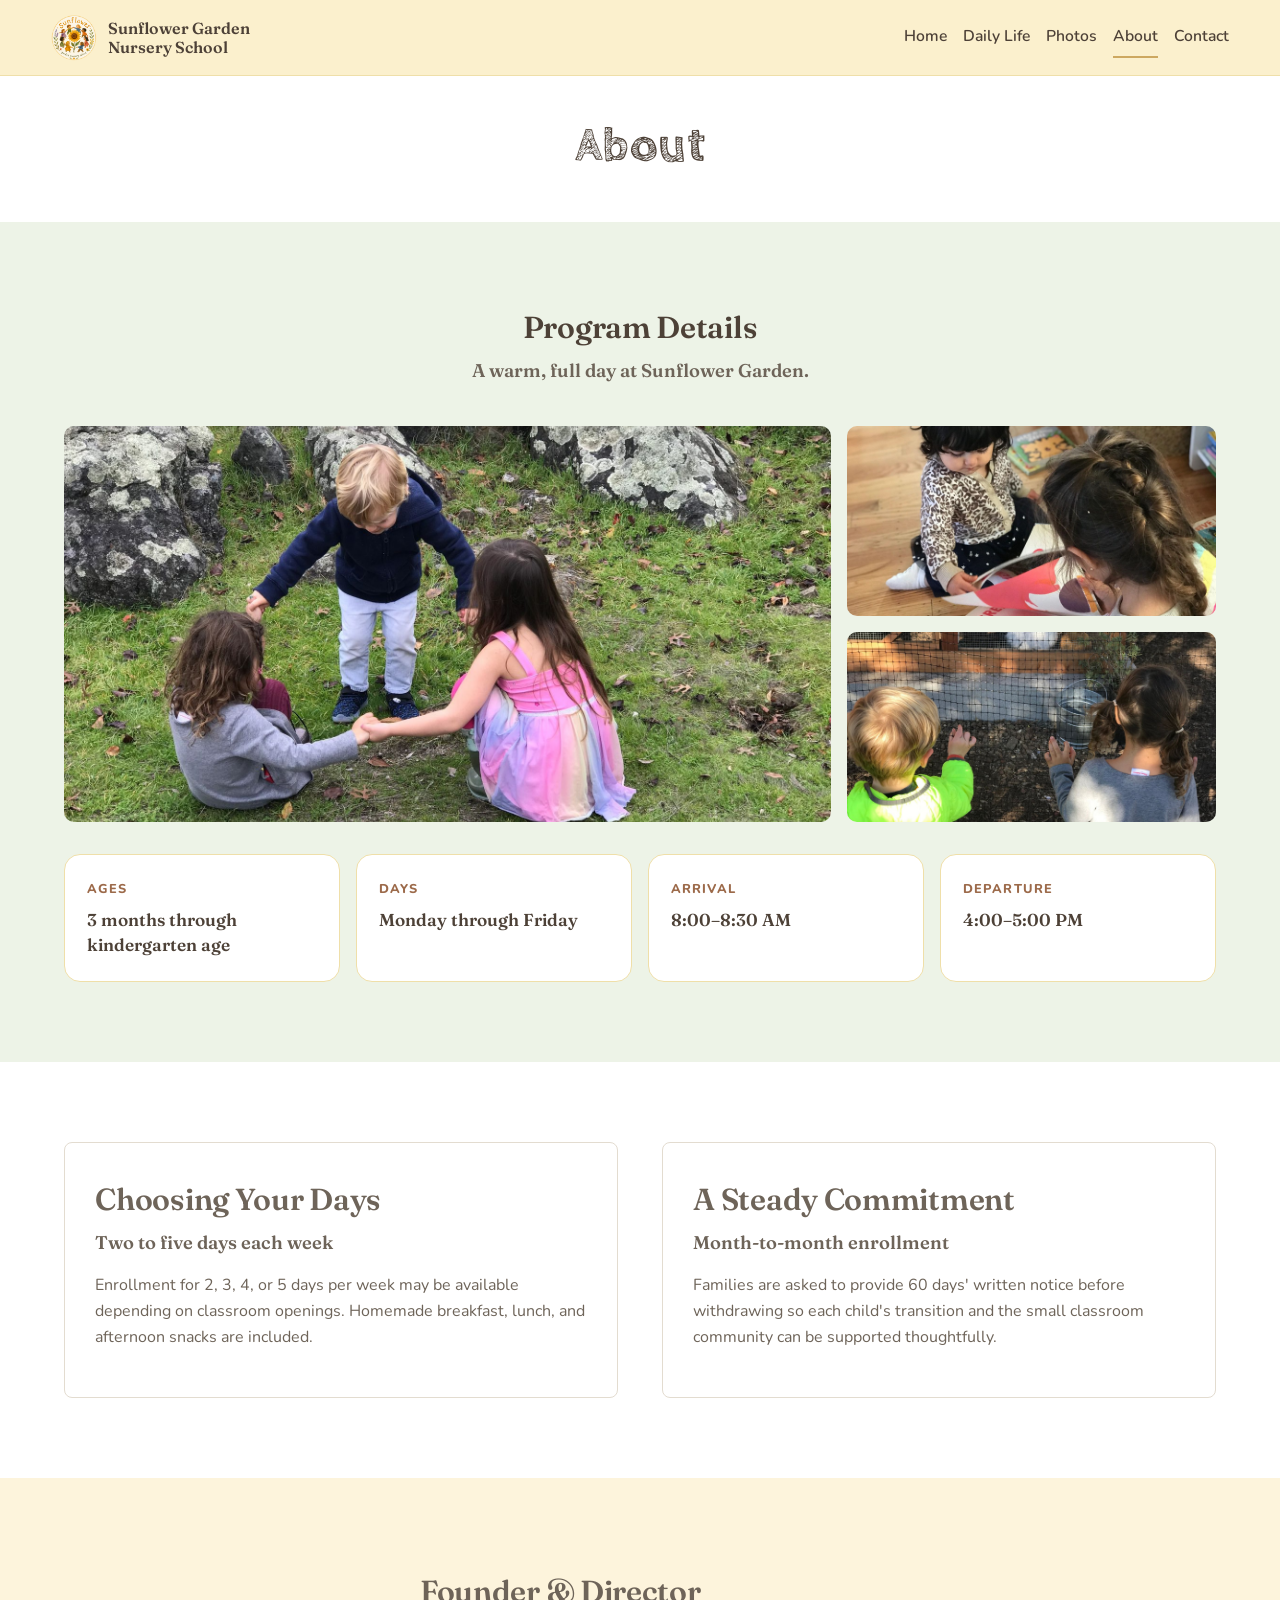
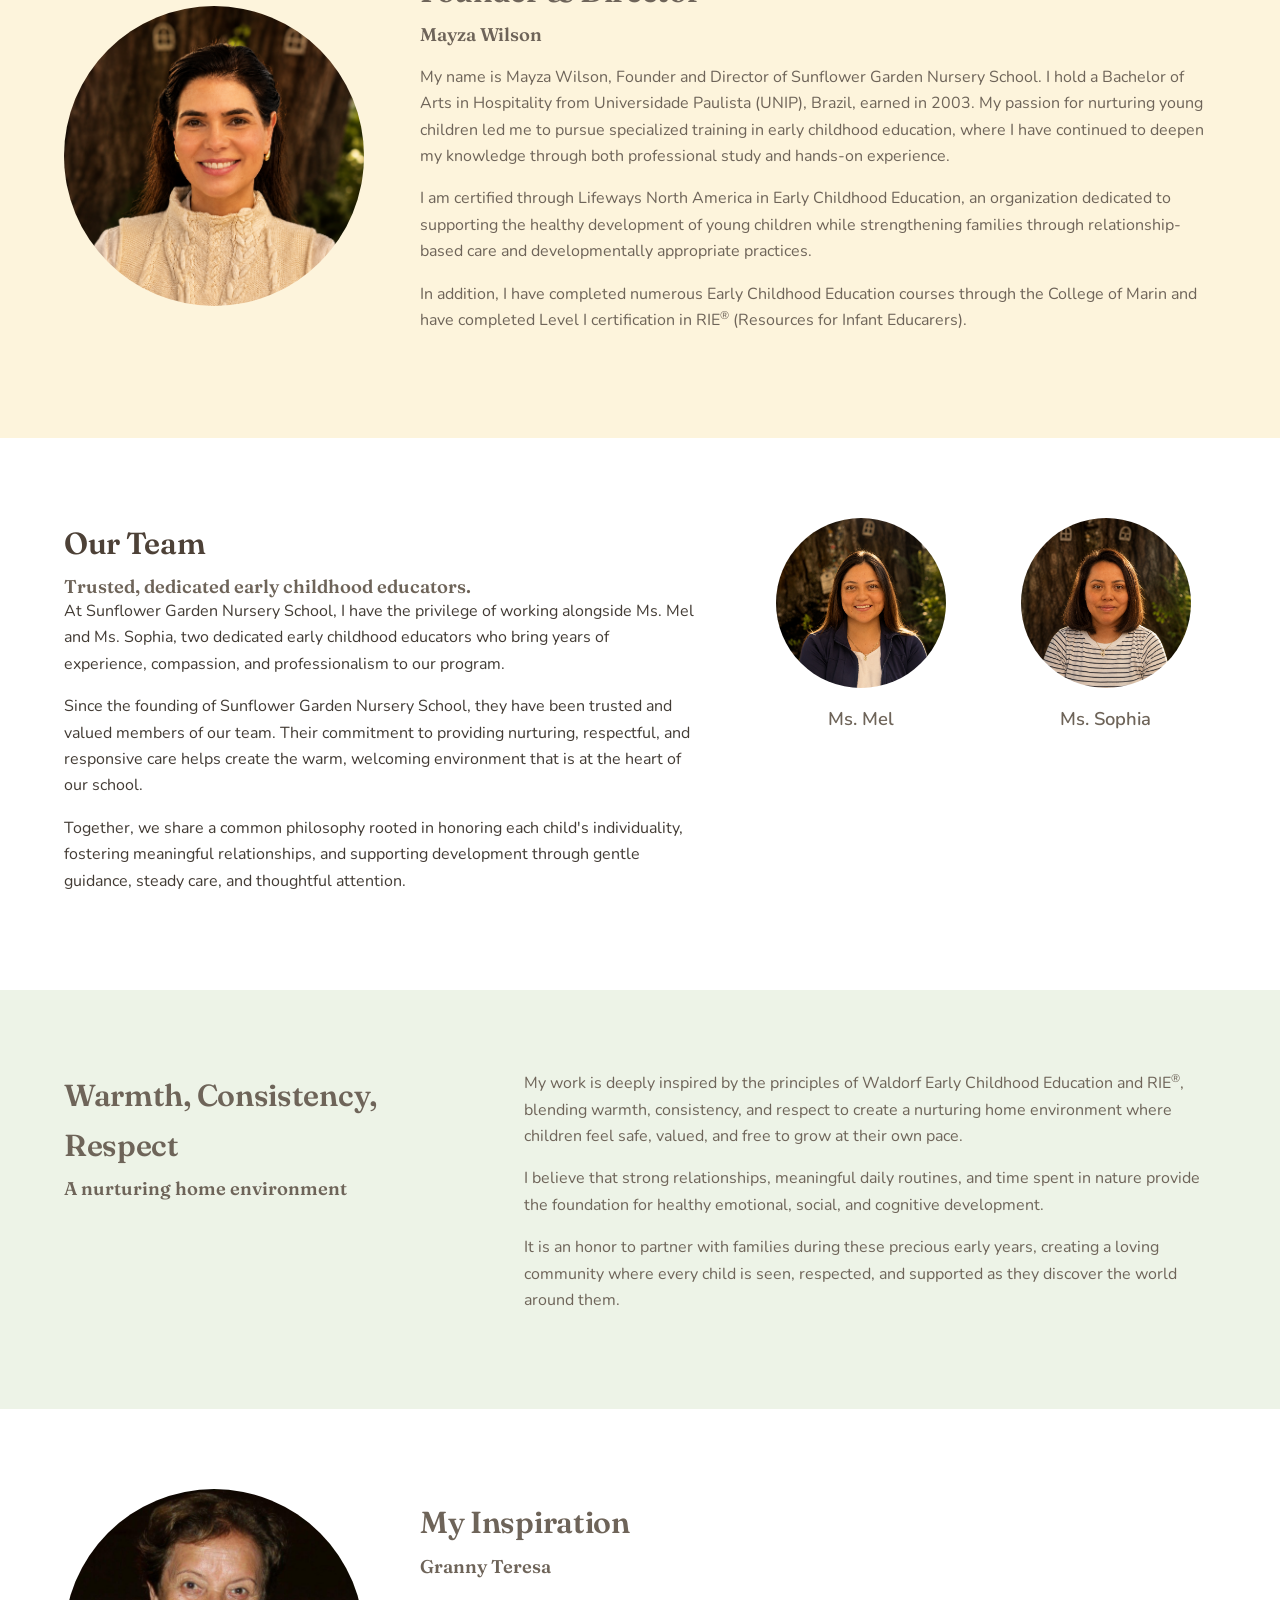
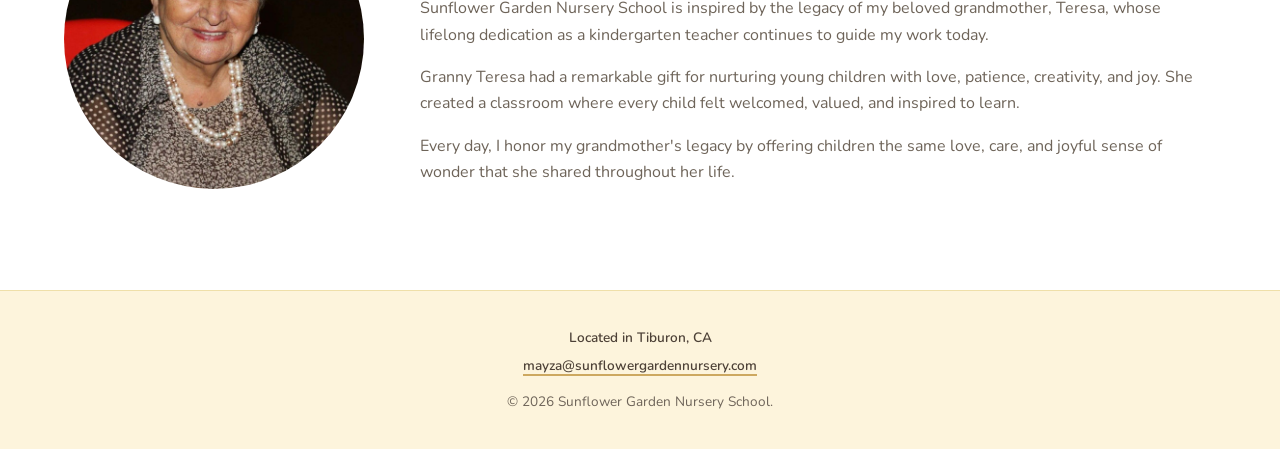
==== commit 5da95ddd: "Honest email fallback, contact map, and site-wide color rhythm - Contact form: mailto: handler now d" ====
--- a/about.html
+++ b/about.html
@@ -42,12 +42,17 @@
         </div>
       </section>
 
-      <section class="section pastel-paper">
+      <section class="section pastel-sage">
         <div class="section-shell">
           <div class="center-heading">
             <p class="section-label">Program Details</p>
             <h2>A warm, full day at Sunflower Garden.</h2>
           </div>
+          <div class="about-intro-gallery" aria-label="Everyday moments at Sunflower Garden">
+            <img class="about-intro-main" src="assets/gallery/gallery-circle-outdoors.jpeg" alt="Three children holding hands together among rocks and grass" loading="lazy" width="1600" height="1200">
+            <img src="assets/gallery/gallery-reading-together.jpeg" alt="Two children looking through a picture book together" loading="lazy" width="1600" height="1200">
+            <img src="assets/gallery/gallery-watching-chickens.jpeg" alt="Two children watching chickens in the outdoor coop" loading="lazy" width="1600" height="1200">
+          </div>
           <dl class="fact-strip">
             <div>
               <dt>Ages</dt>
@@ -69,7 +74,7 @@
         </div>
       </section>
 
-      <section class="section pastel-peach">
+      <section class="section pastel-paper">
         <div class="section-shell enrollment-grid">
           <article class="program-card">
             <p class="section-label">Choosing Your Days</p>
@@ -90,7 +95,7 @@
         </div>
       </section>
 
-      <section class="section pastel-paper">
+      <section class="section pastel-garden">
         <div class="section-shell person-story founder-story">
           <img
             src="assets/mayza.png"
@@ -174,7 +179,7 @@
         </div>
       </section>
 
-      <section class="section pastel-peach">
+      <section class="section pastel-sage">
         <div class="section-shell split-copy">
           <div>
             <p class="section-label">Warmth, Consistency, Respect</p>
@@ -199,7 +204,7 @@
         </div>
       </section>
 
-      <section class="section pastel-rose">
+      <section class="section pastel-paper">
         <div class="section-shell person-story legacy-story">
           <img
             src="assets/teresa.jpg"
--- a/styles.css
+++ b/styles.css
@@ -283,6 +283,23 @@
   box-shadow: var(--shadow);
 }
 
+.map-embed {
+  overflow: hidden;
+  width: 100%;
+  max-width: 760px;
+  aspect-ratio: 16 / 9;
+  margin: 0 auto;
+  border: 1px solid var(--line);
+  border-radius: 12px;
+  box-shadow: var(--shadow);
+}
+
+.map-embed iframe {
+  width: 100%;
+  height: 100%;
+  border: 0;
+}
+
 .section-label {
   margin: 0 0 0.5rem;
   color: var(--olive-dark);
@@ -371,7 +388,7 @@
   padding: 1.5rem 1.4rem;
   border: 1px solid var(--header-line);
   border-radius: 16px;
-  background: var(--panel-yellow);
+  background: var(--paper);
 }
 
 .fact-strip dt {
@@ -573,6 +590,45 @@
   font-size: 0.97rem;
 }
 
+.feature-card.has-photo {
+  min-height: 0;
+  padding: 0;
+  overflow: hidden;
+}
+
+.feature-card-photo {
+  width: 100%;
+  height: 220px;
+  object-fit: cover;
+}
+
+.feature-card-copy {
+  padding: 1.4rem 1.5rem 1.6rem;
+}
+
+.feature-card.has-photo h3 {
+  margin-top: 0;
+}
+
+.about-intro-gallery {
+  display: grid;
+  grid-template-columns: minmax(0, 1.35fr) minmax(220px, 0.65fr);
+  grid-template-rows: repeat(2, 190px);
+  gap: 1rem;
+  margin: 2.25rem 0 2rem;
+}
+
+.about-intro-gallery img {
+  width: 100%;
+  height: 100%;
+  border-radius: 10px;
+  object-fit: cover;
+}
+
+.about-intro-gallery .about-intro-main {
+  grid-row: 1 / 3;
+}
+
 .feature-icon {
   position: relative;
   display: block;
@@ -811,7 +867,42 @@
 }
 
 .contact-form-shell {
-  max-width: 760px;
+  display: grid;
+  max-width: var(--max);
+  grid-template-columns: minmax(0, 0.9fr) minmax(0, 1.1fr);
+  gap: 2rem;
+  align-items: stretch;
+}
+
+.contact-photo-story {
+  display: grid;
+  grid-template-rows: auto 1fr;
+  padding: 0;
+  overflow: hidden;
+  border: 1px solid var(--line);
+  border-radius: 10px;
+  background: var(--pastel-green);
+}
+
+.contact-photo-story img {
+  width: 100%;
+  height: 100%;
+  min-height: 320px;
+  object-fit: cover;
+}
+
+.contact-photo-copy {
+  padding: 1.9rem 1.75rem 1.6rem;
+}
+
+.contact-photo-copy h2 {
+  margin-bottom: 0.8rem;
+  font-size: clamp(1.45rem, 2.4vw, 2rem);
+}
+
+.contact-photo-copy p:last-child {
+  margin: 0;
+  color: var(--muted);
 }
 
 .contact-form {
@@ -880,6 +971,78 @@
   font-size: 0.92rem;
 }
 
+.link-button {
+  justify-self: start;
+  padding: 0;
+  border: 0;
+  background: none;
+  color: var(--olive-dark);
+  font: inherit;
+  font-size: 0.92rem;
+  text-decoration: underline;
+  text-underline-offset: 3px;
+  cursor: pointer;
+}
+
+.link-button[hidden] {
+  display: none;
+}
+
+.link-button:hover,
+.link-button:focus-visible {
+  color: var(--ink);
+}
+
+.email-fallback {
+  display: grid;
+  gap: 0.6rem;
+  padding: 1.1rem;
+  border: 1px solid var(--line);
+  border-radius: 10px;
+  background: var(--pastel-green);
+}
+
+.email-fallback[hidden] {
+  display: none;
+}
+
+.email-fallback-label {
+  color: var(--olive-dark);
+  font-size: 0.95rem;
+  font-weight: 700;
+}
+
+.email-fallback textarea {
+  width: 100%;
+  min-height: 170px;
+  padding: 0.7rem 0.75rem;
+  border: 1px solid var(--line);
+  border-radius: 8px;
+  background: #ffffff;
+  color: var(--ink);
+  font: inherit;
+  line-height: 1.4;
+  resize: vertical;
+}
+
+.email-fallback-actions {
+  display: flex;
+  flex-wrap: wrap;
+  gap: 0.75rem 1rem;
+  align-items: center;
+}
+
+.email-button-quiet {
+  padding: 0.6rem 1.2rem;
+  font-size: 0.98rem;
+}
+
+.email-fallback-address {
+  color: var(--olive-dark);
+  font-size: 0.92rem;
+  overflow-wrap: anywhere;
+}
+
 .email-button:hover,
 .email-button:focus-visible {
   background: #c7dfbd;
@@ -888,11 +1051,6 @@
 }
 
 .review-cta {
-  max-width: 520px;
-  margin: 3rem auto 0;
-  padding: 1.6rem 1.75rem;
-  border-radius: 16px;
-  background: rgba(255, 255, 255, 0.58);
   text-align: center;
 }
 
@@ -900,8 +1058,174 @@
   font-size: 1.35rem;
 }
 
-.review-cta p:not(.section-label) {
+.review-cta h2 {
+  margin: 0.35rem 0 0;
+  font-size: clamp(1.7rem, 3vw, 2.35rem);
+}
+
+.review-stars {
+  margin: 0.6rem 0 1.4rem;
+  color: #c98e16;
+  font-size: 1.25rem;
+  letter-spacing: 0.16em;
+}
+
+.review-carousel {
+  position: relative;
+  margin-bottom: 1.55rem;
+  padding-inline: clamp(3.8rem, 7vw, 5rem);
+}
+
+.review-track {
+  display: flex;
+  gap: 1rem;
+  padding-bottom: 0.4rem;
+  overflow-x: auto;
+  overscroll-behavior-inline: contain;
+  scroll-behavior: smooth;
+  scroll-snap-type: x mandatory;
+  /* Insets the snap point from the true edge, so the card just scrolled past
+     stays partly visible instead of vanishing -- a sign there's more before it. */
+  scroll-padding-inline: clamp(1.75rem, 4vw, 2.75rem);
+  scrollbar-width: none;
+  text-align: left;
+}
+
+.review-track::-webkit-scrollbar {
+  display: none;
+}
+
+.review-track:focus-visible {
+  outline: 3px solid rgba(156, 106, 74, 0.32);
+  outline-offset: 4px;
+}
+
+.review-card {
+  display: flex;
+  min-height: 370px;
+  margin: 0;
+  padding: 1.45rem;
+  flex: 0 0 43.5%;
+  flex-direction: column;
+  border: 1px solid var(--line);
+  border-radius: 12px;
+  background: var(--panel-yellow);
+  box-shadow: 0 8px 18px rgba(101, 65, 38, 0.07);
+  scroll-snap-align: start;
+}
+
+.review-avatar {
+  display: grid;
+  width: 64px;
+  height: 64px;
+  margin: 0 auto 0.85rem;
+  place-items: center;
+  border-radius: 50%;
+  background: var(--sage-wash);
+  color: var(--olive-dark);
+  font-size: 1.05rem;
+  font-weight: 800;
+}
+
+.review-card-stars {
+  margin: 0 0 1rem;
+  color: #c98e16;
+  font-size: 1.08rem;
+  letter-spacing: 0.12em;
+  text-align: center;
+}
+
+.review-card blockquote {
+  margin: 0 0 1.1rem;
+  flex: 1;
+  color: var(--olive-dark);
+  font-family: var(--serif);
+  font-size: 1.08rem;
+  line-height: 1.5;
+  text-align: center;
+}
+
+.review-full-link {
+  align-self: center;
+  margin-bottom: 1.1rem;
+  color: var(--terracotta);
+  font-size: 0.95rem;
+  font-weight: 800;
+  text-underline-offset: 0.22em;
+}
+
+.review-full-link:hover,
+.review-full-link:focus-visible {
+  color: var(--olive-dark);
+}
+
+.review-card figcaption {
+  display: flex;
+  gap: 0.15rem;
+  flex-direction: column;
+  align-items: center;
   color: var(--muted);
+  font-size: 0.86rem;
+  line-height: 1.35;
+}
+
+.review-card figcaption strong {
+  color: var(--ink);
+  font-size: 0.94rem;
+  font-weight: 700;
+}
+
+.review-controls {
+  position: absolute;
+  inset: 0;
+  pointer-events: none;
+}
+
+.review-arrow {
+  position: absolute;
+  top: 50%;
+  display: inline-grid;
+  width: 64px;
+  height: 64px;
+  padding: 0;
+  place-items: center;
+  border: 1px solid rgba(77, 65, 55, 0.2);
+  border-radius: 50%;
+  background: rgba(255, 255, 255, 0.94);
+  color: var(--olive-dark);
+  cursor: pointer;
+  font: inherit;
+  font-size: 2.65rem;
+  font-weight: 400;
+  line-height: 1;
+  pointer-events: auto;
+  box-shadow: 0 10px 24px rgba(70, 62, 55, 0.15);
+  transform: translateY(-50%);
+  transition: background 160ms ease, color 160ms ease, opacity 160ms ease, transform 160ms ease;
+}
+
+.review-arrow[data-review-prev] {
+  left: 0;
+}
+
+.review-arrow[data-review-next] {
+  right: 0;
+}
+
+.review-arrow:hover:not(:disabled),
+.review-arrow:focus-visible:not(:disabled) {
+  background: var(--olive-dark);
+  color: var(--paper);
+  transform: translateY(-50%) scale(1.04);
+}
+
+.review-arrow:disabled {
+  cursor: not-allowed;
+  opacity: 0.38;
+}
+
+.review-status {
+  margin: 0;
 }
 
 .care-list {
@@ -1055,10 +1379,6 @@
 .activities-section .photo-grid,
 .gallery-section .photo-grid {
   margin-bottom: 0;
-}
-
-.gallery-section {
-  padding-top: 2.5rem;
 }
 
 .outdoor-photo {
@@ -1372,6 +1692,10 @@
     grid-template-columns: 1fr;
   }
 
+  .contact-form-shell {
+    grid-template-columns: 1fr;
+  }
+
   .founder-portrait-large {
     width: min(280px, 100%);
     margin-inline: auto;
@@ -1394,6 +1718,10 @@
     grid-template-columns: repeat(2, 1fr);
   }
 
+  .review-card {
+    flex-basis: 72%;
+  }
+
   .fact-strip,
   .step-list {
     grid-template-columns: repeat(2, 1fr);
@@ -1426,6 +1754,37 @@
     font-size: 1.58rem;
   }
 
+  .review-card {
+    min-height: 355px;
+    flex-basis: 88%;
+  }
+
+  /* Chromium won't honor more than ~16px of scroll-padding-inline here before
+     it silently stops correcting the snap position, so the arrows (below) are
+     sized and placed to overlap the track by less than that instead of
+     growing this further. */
+  .review-track {
+    scroll-padding-inline: 1rem;
+  }
+
+  .review-carousel {
+    padding-inline: 0.75rem;
+  }
+
+  .review-arrow {
+    width: 40px;
+    height: 40px;
+    font-size: 1.85rem;
+  }
+
+  .review-arrow[data-review-prev] {
+    left: -1rem;
+  }
+
+  .review-arrow[data-review-next] {
+    right: -1rem;
+  }
+
   .site-header {
     padding-inline: 1rem;
   }
@@ -1486,6 +1845,28 @@
 
   .feature-card {
     min-height: auto;
+  }
+
+  .feature-card-photo {
+    height: 230px;
+  }
+
+  .about-intro-gallery {
+    grid-template-columns: 1fr 1fr;
+    grid-template-rows: 230px 150px;
+  }
+
+  .about-intro-gallery .about-intro-main {
+    grid-column: 1 / 3;
+    grid-row: 1;
+  }
+
+  .contact-photo-copy {
+    padding: 1.4rem;
+  }
+
+  .contact-photo-story img {
+    min-height: 240px;
   }
 
   .pillar-art {
@@ -1523,6 +1904,15 @@
 
   .form-row {
     grid-template-columns: 1fr;
+  }
+
+  .email-fallback {
+    padding: 0.9rem;
+  }
+
+  /* Keeps the address on one line instead of breaking mid-domain. */
+  .email-fallback-address {
+    font-size: 0.82rem;
   }
 
   .site-footer {
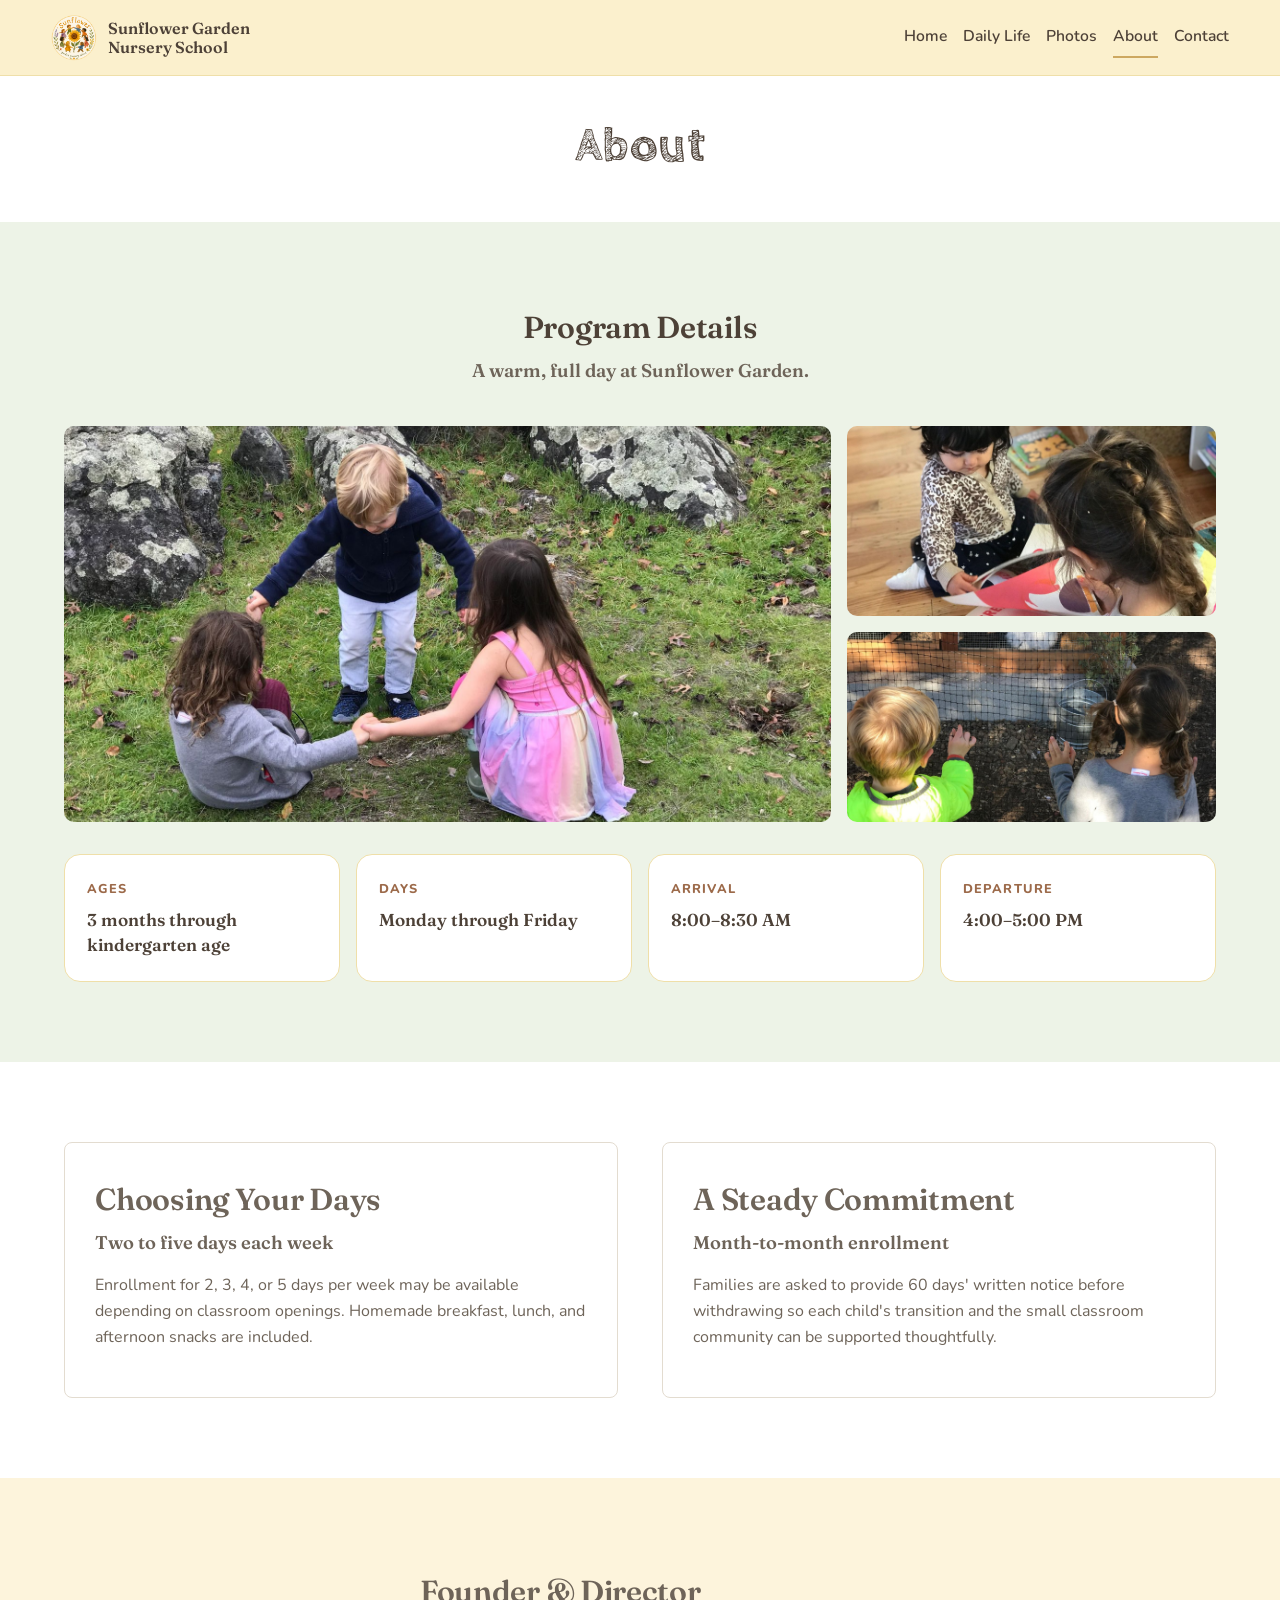
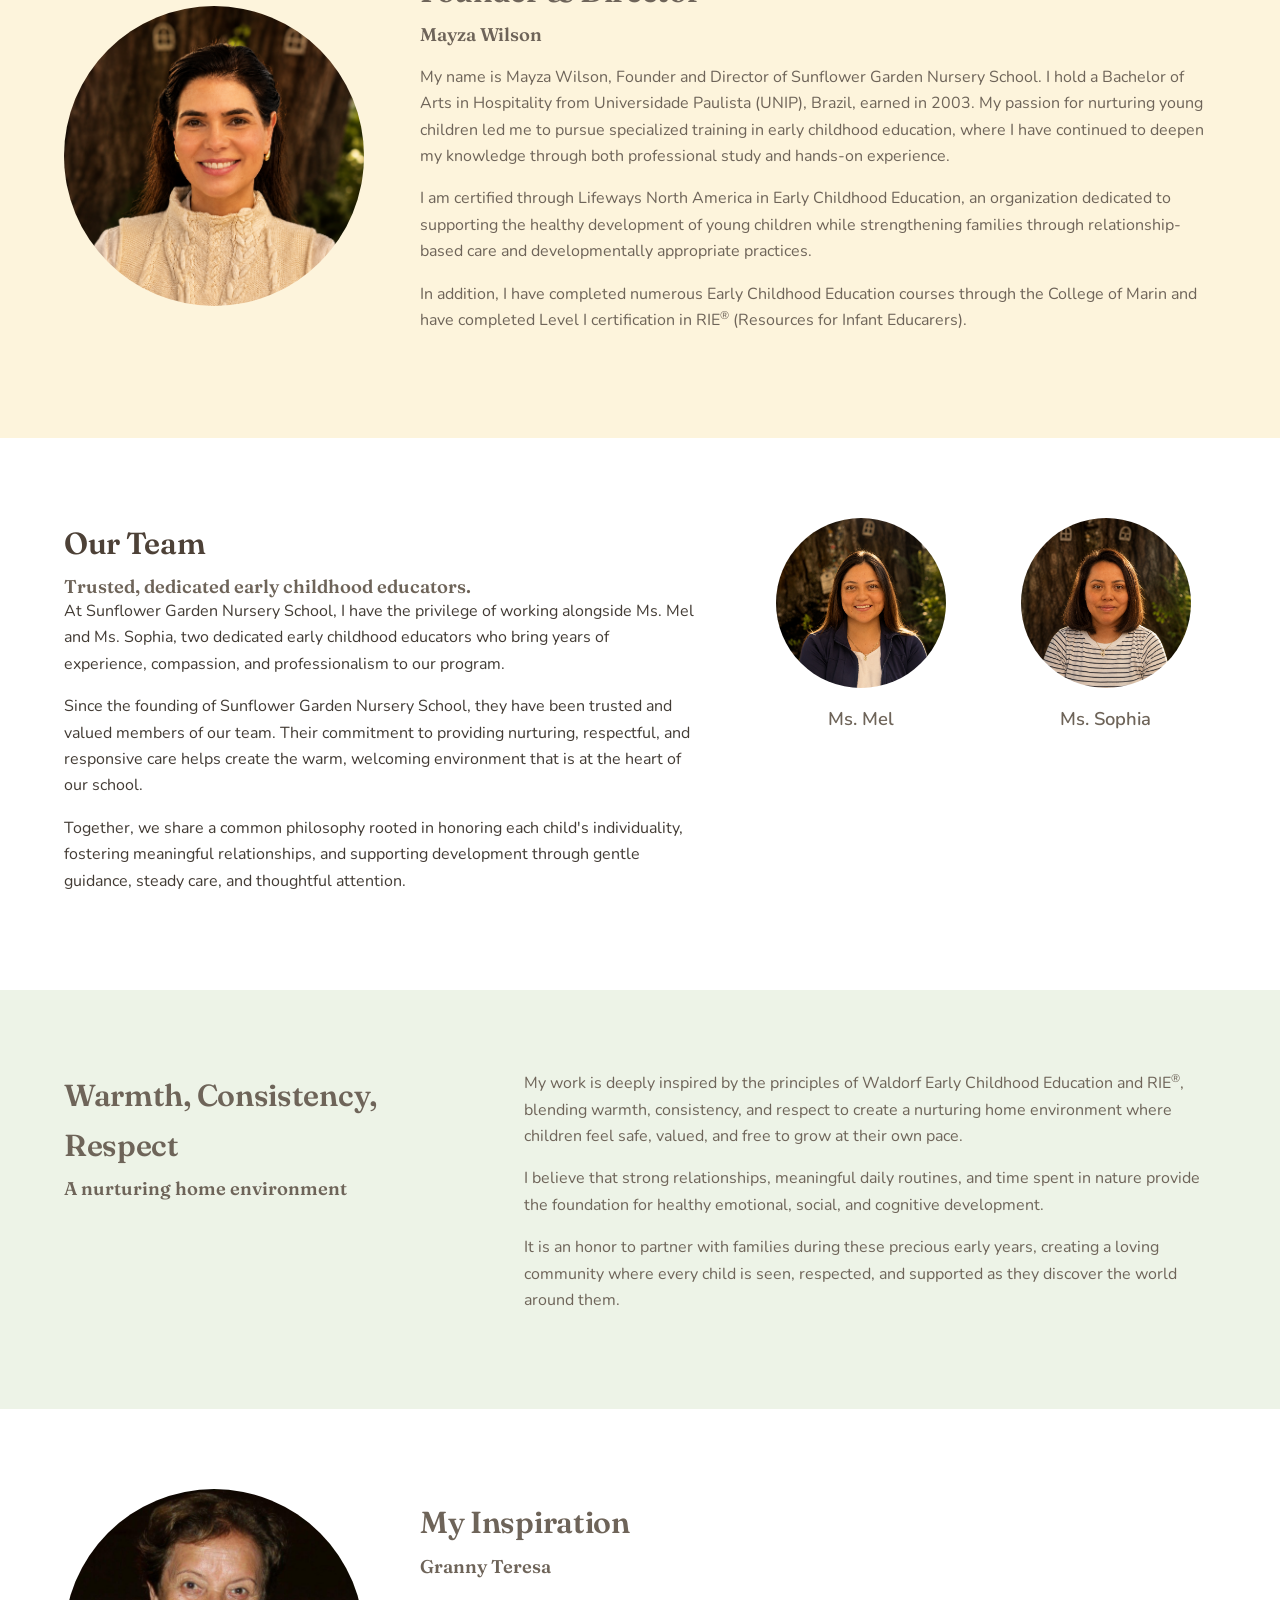
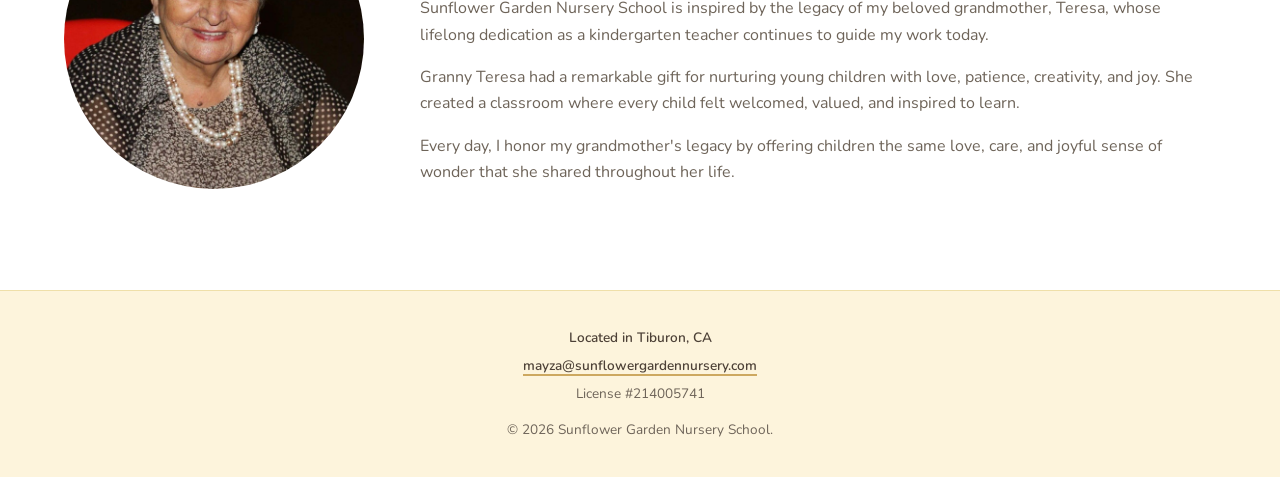
==== commit 99cd9963: "Add license number to site footer" ====
--- a/about.html
+++ b/about.html
@@ -241,6 +241,7 @@
       <p class="footer-contact">
         <a href="mailto:mayza@sunflowergardennursery.com">mayza@sunflowergardennursery.com</a>
       </p>
+      <p class="footer-license">License #214005741</p>
       <p>&copy; <span data-year></span> Sunflower Garden Nursery School.</p>
     </footer>
 
